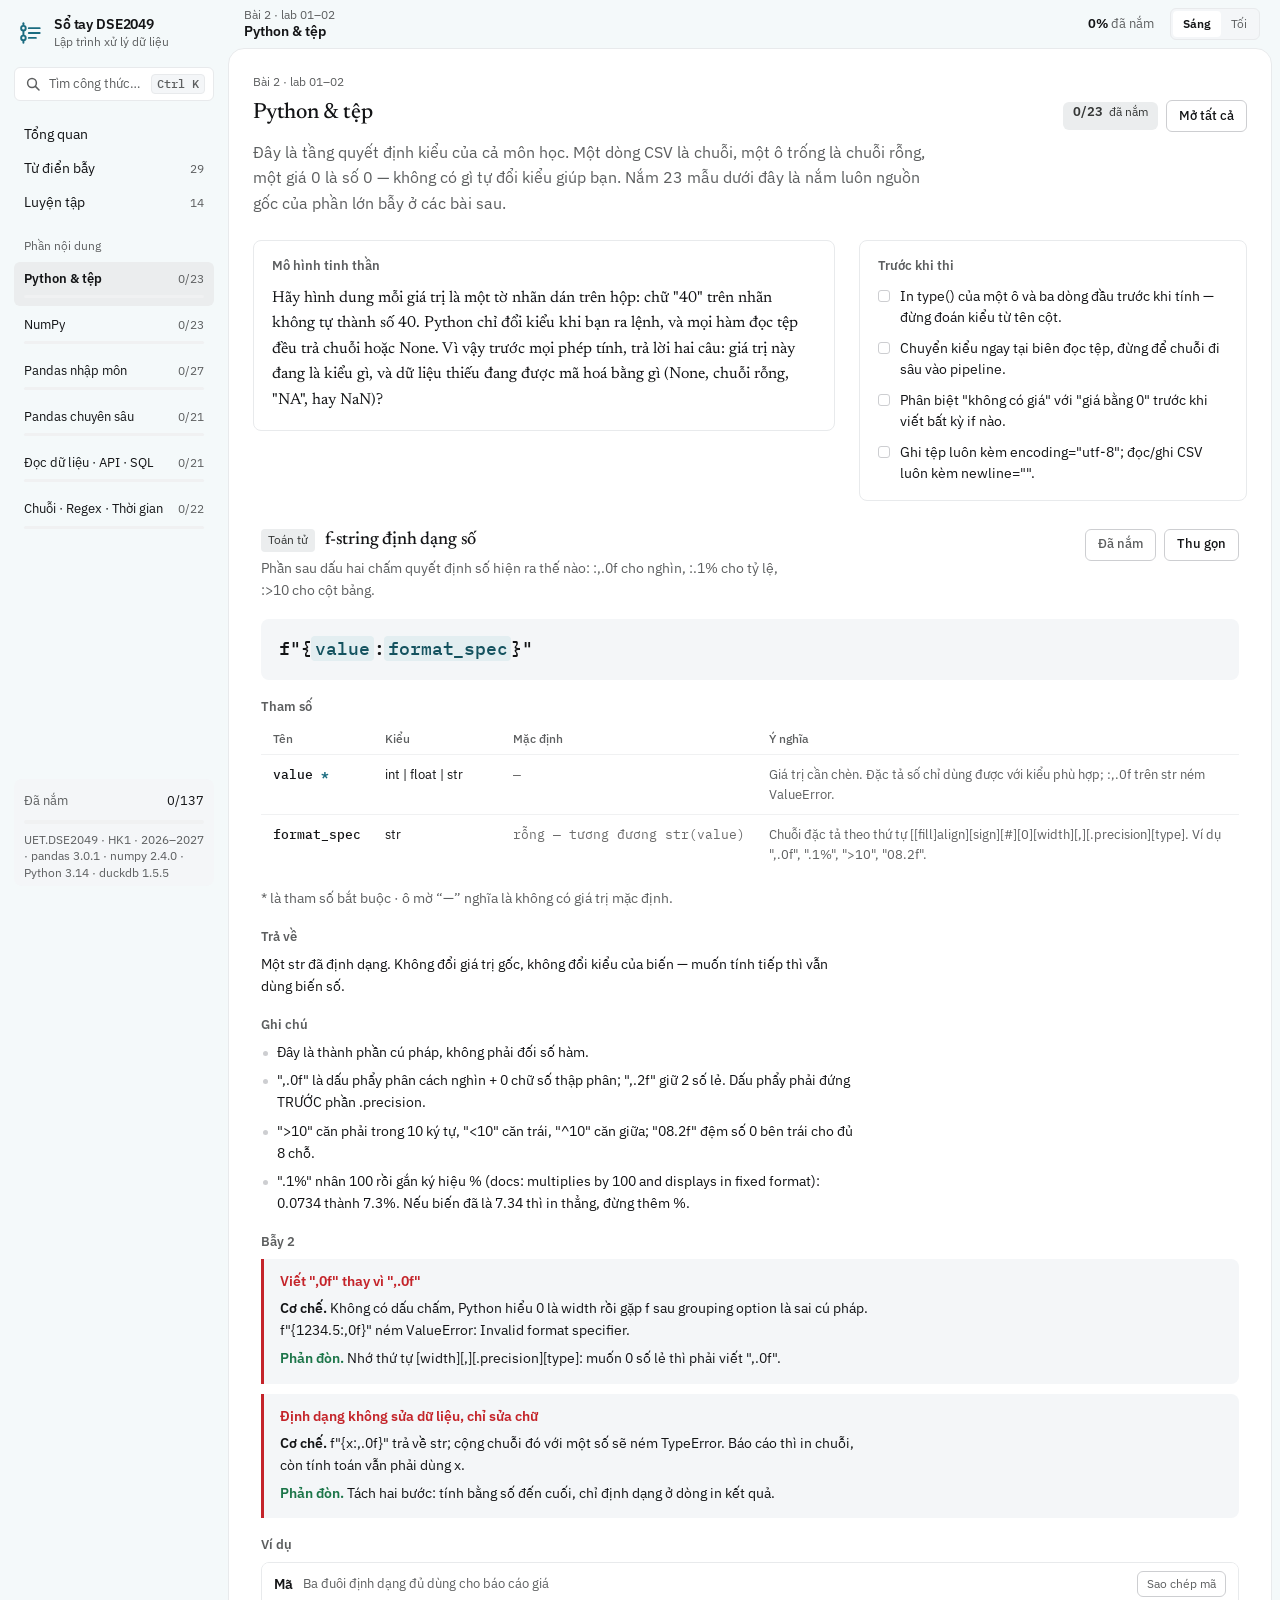
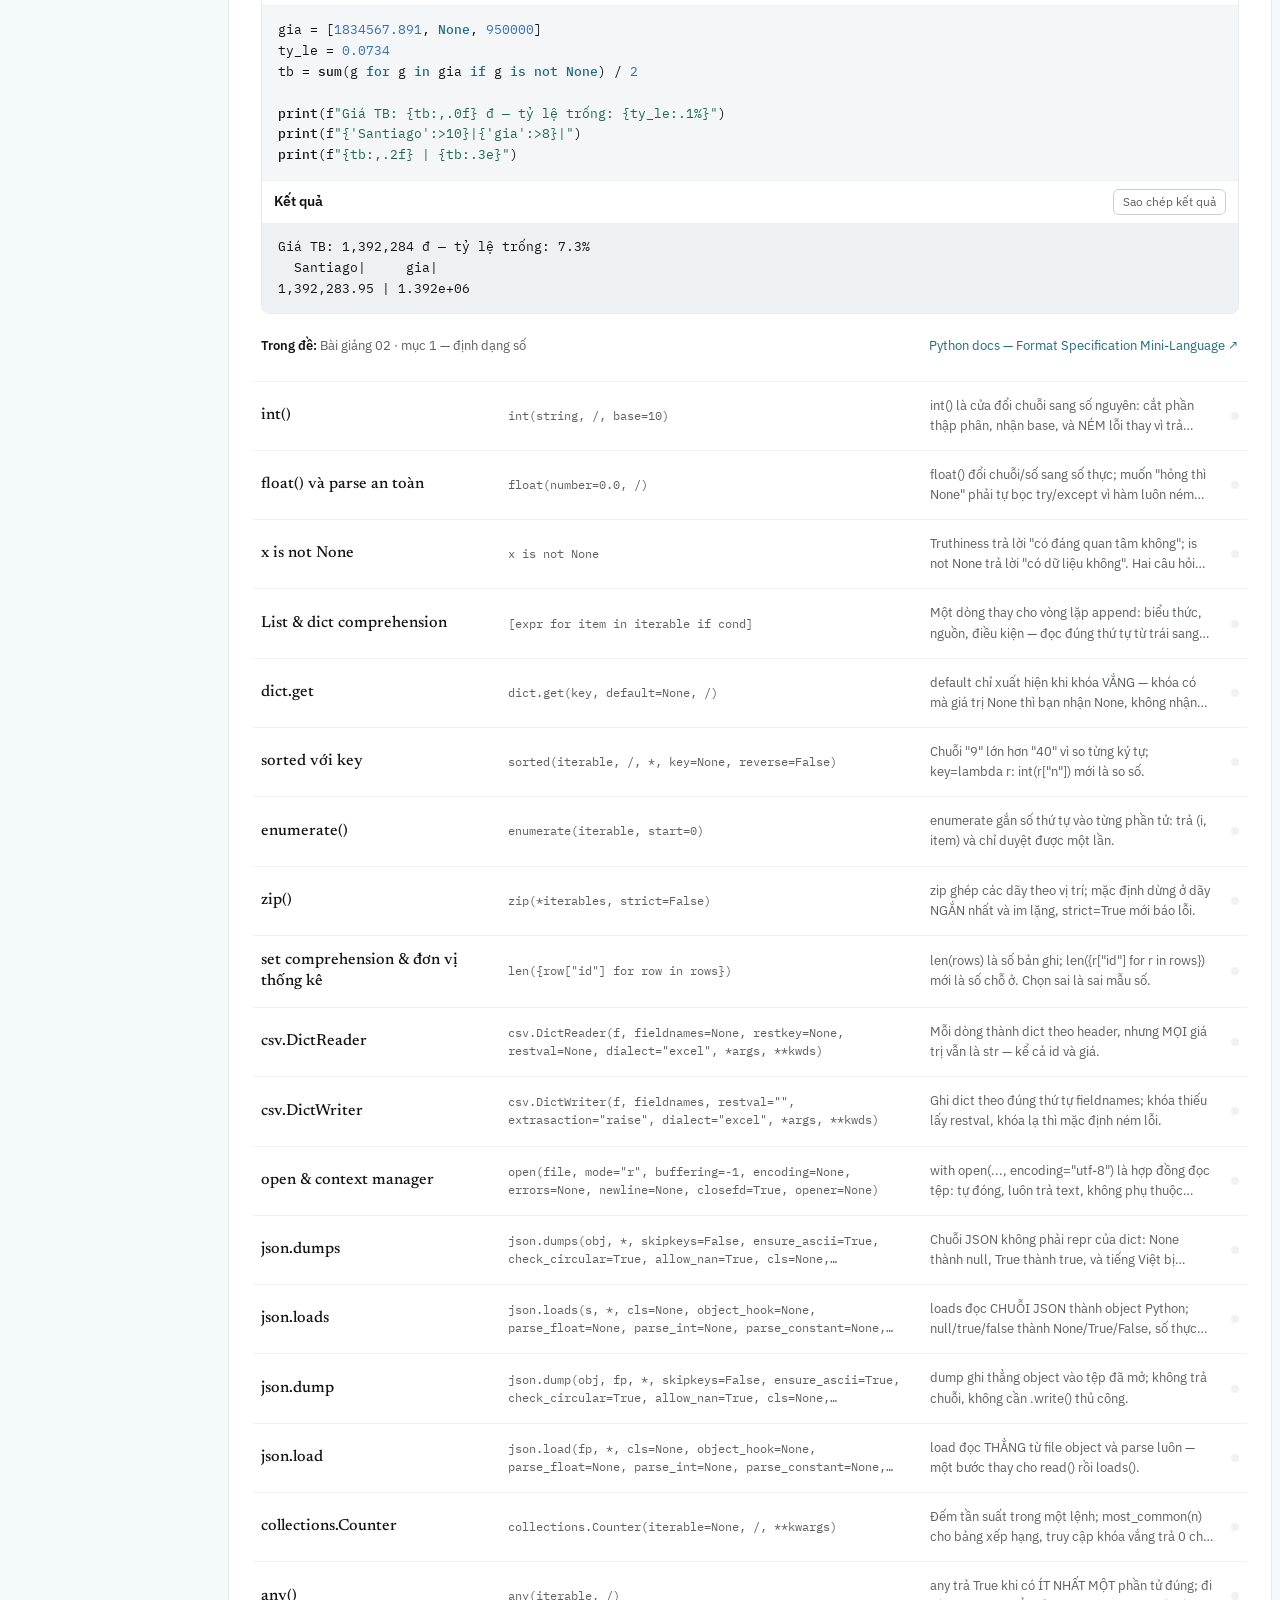
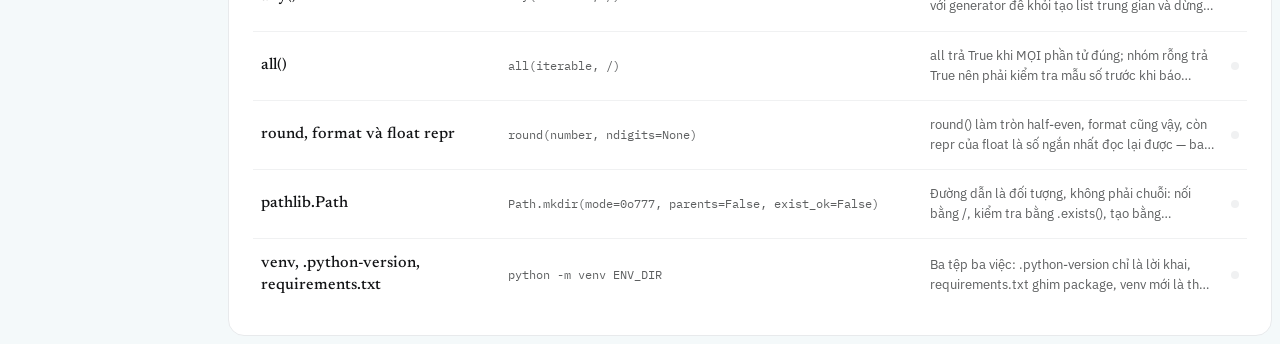
==== index.html @ 8f9da15e "So tay DSE2049: cong thuc, bay thi va luyen de" ====
<!doctype html>
<html lang="vi">
  <head>
    <meta charset="utf-8" />
    <meta name="viewport" content="width=device-width, initial-scale=1" />
    <title>Sổ tay công thức — UET.DSE2049 Lập trình xử lý dữ liệu</title>
    <meta
      name="description"
      content="Sổ tay công thức Python, NumPy, pandas, SQL, regex và thời gian cho môn UET.DSE2049: tra cú pháp, đối số, bẫy thi và ví dụ chạy được trong vài giây."
    />
    <meta name="color-scheme" content="light dark" />
    <link
      rel="icon"
      href="data:image/svg+xml,%3Csvg xmlns='http://www.w3.org/2000/svg' viewBox='0 0 32 32'%3E%3Crect width='32' height='32' rx='7' fill='%231b6c80'/%3E%3Cpath d='M10 7.5v17' stroke='%23ffffff' stroke-width='2'/%3E%3Ccircle cx='10' cy='11.5' r='2.4' fill='%23ffffff'/%3E%3Ccircle cx='10' cy='20.5' r='2.4' fill='%23ffffff'/%3E%3Cpath d='M15 11.5h8M15 16h8M15 20.5h5' stroke='%23ffffff' stroke-width='2' stroke-linecap='round'/%3E%3C/svg%3E"
    />
    <script>
      // Ghi chủ đề trước khi vẽ để không nháy màu khi đổi sáng/tối.
      (function () {
        var t = null;
        try {
          t = localStorage.getItem('dse.theme.v1');
        } catch (e) {}
        if (t !== 'light' && t !== 'dark') {
          t = window.matchMedia && window.matchMedia('(prefers-color-scheme: dark)').matches ? 'dark' : 'light';
        }
        document.documentElement.setAttribute('data-theme', t);
      })();
    </script>
    <link rel="preconnect" href="https://fonts.googleapis.com" />
    <link rel="preconnect" href="https://fonts.gstatic.com" crossorigin />
    <link
      href="https://fonts.googleapis.com/css2?family=Newsreader:ital,wght@0,400;0,500;0,600;1,400&family=IBM+Plex+Mono:wght@400;500&family=IBM+Plex+Sans:wght@400;500;600&display=swap"
      rel="stylesheet"
    />
    <link rel="stylesheet" href="assets/styles.css" />
  </head>
  <body>
    <a class="skip-link" href="#sheet">Bỏ qua mục lục, tới nội dung</a>

    <aside class="sidebar" id="sidebar" aria-label="Mục lục sổ tay">
      <div class="brand">
        <svg class="brand-mark" viewBox="0 0 24 24" aria-hidden="true" focusable="false">
          <path class="mark-spine" d="M5 3v18" />
          <circle class="mark-ring" cx="5" cy="7.5" r="2.1" />
          <circle class="mark-ring" cx="5" cy="16.5" r="2.1" />
          <path class="mark-rule" d="M10 7.5h10M10 12h10M10 16.5h6.5" />
        </svg>
        <span class="brand-text">
          <span class="brand-name">Sổ tay DSE2049</span>
          <span class="brand-sub">Lập trình xử lý dữ liệu</span>
        </span>
      </div>

      <button class="search-trigger" id="searchTrigger" type="button" aria-haspopup="dialog">
        <svg class="ico" viewBox="0 0 16 16" aria-hidden="true" focusable="false">
          <circle cx="7" cy="7" r="4.4" />
          <path d="M10.4 10.4 14 14" />
        </svg>
        <span class="search-label">Tìm công thức, bẫy…</span>
        <kbd class="kbd" id="searchKbd">Ctrl K</kbd>
      </button>

      <nav class="nav" aria-label="Điều hướng chính">
        <a class="nav-item" href="#/tong-quan" data-nav="tong-quan">Tổng quan</a>
        <a class="nav-item" href="#/bay" data-nav="bay">
          <span>Từ điển bẫy</span>
          <span class="nav-count num" id="navTrapCount">0</span>
        </a>
        <a class="nav-item" href="#/luyen-tap" data-nav="luyen-tap">
          <span>Luyện tập</span>
          <span class="nav-count num" id="navExamCount">0</span>
        </a>
        <p class="nav-label">Phần nội dung</p>
        <div class="nav-sections" id="navSections"></div>
      </nav>

      <div class="sidebar-foot">
        <div class="foot-line">
          <span class="foot-label">Đã nắm</span>
          <span class="num" id="footProgress">0/0</span>
        </div>
        <div class="foot-track" aria-hidden="true"><i id="footBar" style="width: 0%"></i></div>
        <p class="foot-meta" id="footMeta"></p>
      </div>
    </aside>

    <div class="scrim" id="scrim" hidden></div>

    <header class="topbar">
      <button class="icon-btn menu-btn" id="menuBtn" type="button" aria-label="Mở mục lục" aria-expanded="false">
        <svg class="ico" viewBox="0 0 16 16" aria-hidden="true" focusable="false">
          <path d="M2 4h12M2 8h12M2 12h12" />
        </svg>
      </button>
      <div class="topbar-view">
        <span class="view-kicker" id="viewKicker"></span>
        <span class="view-name" id="viewName">Tổng quan</span>
      </div>
      <div class="topbar-right">
        <button class="icon-btn topbar-search" id="topSearch" type="button" aria-label="Tìm công thức, bẫy">
          <svg class="ico" viewBox="0 0 16 16" aria-hidden="true" focusable="false">
            <circle cx="7" cy="7" r="4.4" />
            <path d="M10.4 10.4 14 14" />
          </svg>
        </button>
        <p class="topbar-progress">
          <span class="num" id="topPercent">0%</span> <span>đã nắm</span>
        </p>
        <div class="theme-switch" role="group" aria-label="Chế độ sáng tối">
          <button type="button" data-theme-set="light">Sáng</button>
          <button type="button" data-theme-set="dark">Tối</button>
        </div>
      </div>
    </header>

    <main class="sheet" id="sheet" tabindex="-1">
      <div class="view" id="view"></div>
    </main>

    <div class="overlay" id="overlay" hidden>
      <div class="overlay-box" role="dialog" aria-modal="true" aria-label="Tìm kiếm toàn cục">
        <div class="overlay-field">
          <svg class="ico" viewBox="0 0 16 16" aria-hidden="true" focusable="false">
            <circle cx="7" cy="7" r="4.4" />
            <path d="M10.4 10.4 14 14" />
          </svg>
          <input
            id="searchInput"
            type="text"
            placeholder="Nhập tên hàm, đối số, bẫy — gõ không dấu cũng được"
            autocomplete="off"
            spellcheck="false"
            aria-label="Ô tìm kiếm"
            aria-controls="searchResults"
          />
          <button class="ghost-btn" id="searchClose" type="button">Đóng</button>
        </div>
        <p class="overlay-hint">Phím mũi tên di chuyển · Enter mở · Esc đóng</p>
        <div class="overlay-results" id="searchResults" aria-live="polite"></div>
      </div>
    </div>

    <noscript>
      <div class="noscript">
        <p>
          Sổ tay này cần JavaScript để tra cứu công thức và bẫy. Nếu bạn tắt JavaScript, hãy mở trực tiếp các
          file trong thư mục <code>site/data/</code> để đọc dữ liệu gốc.
        </p>
      </div>
    </noscript>

    <!-- data:start -->
    <script src="data/00-manifest.js"></script>
    <script src="data/99-example.js"></script>
    <script src="data/01-python.js"></script>
    <script src="data/02-numpy.js"></script>
    <script src="data/03-pandas-co-ban.js"></script>
    <script src="data/04-pandas-nang-cao.js"></script>
    <script src="data/05-du-lieu-sql.js"></script>
    <script src="data/06-regex-thoi-gian.js"></script>
    <script src="data/07-bay.js"></script>
    <script src="data/08-luyen-tap.js"></script>
    <script src="data/09-bo-19-cau.js"></script>
    <!-- data:end -->
    <script src="assets/app.js"></script>
  </body>
</html>
---- assets/styles.css ----
/* =============================================================================
   Sổ tay công thức — UET.DSE2049
   Hướng thiết kế: "framed-sheet" (draw.mjs --app, seed 1260153173)
   Một khung chữ L màu nhạt (sidebar + thanh trên), nội dung nằm trên một
   "tờ giấy" trắng thụt 8px vào mép phải/dưới, bo 16px, chỉ có 1px viền, không đổ bóng.
   Màu chỉ dành cho dữ liệu và trạng thái; chữ ký hàm là điểm nhấn của mỗi card.
   ========================================================================== */

/* --- 1. Token ------------------------------------------------------------ */
:root {
  /* khung sáng: một nấc rất nhạt của sắc xanh-teal trong bộ dữ liệu (mặt giấy kỹ thuật) */
  --ground: #f4f9fa;
  --surface: #ffffff;
  --raised: #f4f6f8;
  --raised-2: #eef1f3;
  --active: #ebedee;
  --border: #e8eaec;
  --rule: #f0f1f2;
  --control: #cdced1;

  --text: #131416;
  --muted: #5d5f60;
  --faint: #6b6b6b;

  --accent: #1b6c80;
  --accent-deep: #14525f;
  --accent-soft: #e3eef1;
  --accent-on: #ffffff;

  --positive: #1c7549;
  --positive-soft: #dcfae5;
  --positive-ink: #07391f;

  --negative: #c4242a;
  --negative-soft: #ffedea;
  --negative-ink: #831c1e;

  --neutral-soft: #ebedee;
  --neutral-ink: #353736;
  --hl-3: #e2ecfb;

  --tok-str: #1c6b4b;
  --tok-num: #2f70bb;
  --tok-kw: #1b6c80;
  --tok-com: #6a6d70;
  --tok-fn: #131416;

  --scrim: rgba(14, 20, 24, 0.5);

  /* chữ: serif tiêu đề · sans giao diện · mono cho mã và chữ ký */
  --serif: "Newsreader", Georgia, "Times New Roman", serif;
  --sans: "IBM Plex Sans", "Segoe UI", system-ui, -apple-system, Arial, sans-serif;
  --mono: "IBM Plex Mono", "Cascadia Mono", Consolas, "Courier New", monospace;

  --fs-meta: 12px;
  --fs-small: 13px;
  --fs-body: 14px;
  --fs-lead: 16px;
  --fs-name: 18px;
  --fs-h1: 22px;
  --fs-kpi: 28px;

  --radius-sheet: 16px;
  --radius-card: 8px;
  --radius-control: 6px;

  --sidebar-w: 228px;
  --topbar-h: 48px;
  --pad: 24px;
}

:root[data-theme="dark"] {
  --ground: #0f1416;
  --surface: #171d1f;
  --raised: #1d2427;
  --raised-2: #242c2f;
  --active: #262e31;
  --border: #272f32;
  --rule: #20272a;
  --control: #3d4649;

  --text: #f1f2f3;
  --muted: #b3b7ba;
  --faint: #9a9ea1;

  --accent: #5cb8cc;
  --accent-deep: #8ad0e0;
  --accent-soft: #16323a;
  --accent-on: #0b1c21;

  --positive: #4cc38a;
  --positive-soft: #16281f;
  --positive-ink: #8ddcb2;

  --negative: #ed7085;
  --negative-soft: #2c1a20;
  --negative-ink: #f0879a;

  --neutral-soft: #262b2f;
  --neutral-ink: #d2d6d8;
  --hl-3: #1a2740;

  --tok-str: #7cc9a6;
  --tok-num: #8fb9e8;
  --tok-kw: #6cc0d4;
  --tok-com: #93999d;
  --tok-fn: #f1f2f3;

  --scrim: rgba(0, 0, 0, 0.62);
}

/* --- 2. Nền tảng --------------------------------------------------------- */
*,
*::before,
*::after {
  box-sizing: border-box;
}

html {
  -webkit-text-size-adjust: 100%;
}

body {
  margin: 0;
  background: var(--ground);
  color: var(--text);
  font: 400 var(--fs-body) / 1.55 var(--sans);
  font-variant-numeric: tabular-nums;
  -webkit-font-smoothing: antialiased;
  transition: background-color 160ms ease-out, color 160ms ease-out;
}

h1,
h2,
h3,
h4,
p,
ul,
ol,
figure {
  margin: 0;
}

ul,
ol {
  padding: 0;
  list-style: none;
}

a {
  color: var(--accent);
  text-decoration: none;
  text-underline-offset: 3px;
}

a:hover {
  text-decoration: underline;
}

button,
input {
  font: inherit;
  color: inherit;
}

button {
  cursor: pointer;
}

/* mã và tên đối số luôn đi cùng một họ chữ mono đã nạp (không rơi về monospace hệ thống) */
code,
samp {
  font-family: var(--mono);
  font-size: inherit;
  line-height: inherit;
}

:focus-visible {
  outline: 2px solid var(--accent);
  outline-offset: 2px;
  border-radius: 3px;
}

.num {
  font-variant-numeric: tabular-nums;
}

.skip-link {
  position: absolute;
  left: 8px;
  top: -48px;
  z-index: 90;
  background: var(--surface);
  color: var(--text);
  border: 1px solid var(--border);
  border-radius: var(--radius-control);
  padding: 8px 12px;
  font-size: var(--fs-small);
}

.skip-link:focus {
  top: 8px;
}

.noscript {
  margin: 96px auto 0;
  max-width: 46rem;
  padding: 20px 24px;
  background: var(--surface);
  border: 1px solid var(--border);
  border-radius: var(--radius-card);
}

/* --- 3. Khung chữ L ------------------------------------------------------ */
.sidebar {
  position: fixed;
  inset: 0 auto 0 0;
  z-index: 40;
  width: var(--sidebar-w);
  display: flex;
  flex-direction: column;
  gap: 18px;
  padding: 16px 14px 14px;
  overflow-y: auto;
  background: var(--ground);
}

.brand {
  display: flex;
  align-items: center;
  gap: 10px;
  padding: 0 4px;
}

.brand-mark {
  width: 26px;
  height: 26px;
  flex: none;
  fill: none;
}

.mark-spine,
.mark-rule {
  stroke: var(--accent);
  stroke-width: 1.8;
  stroke-linecap: round;
}

.mark-ring {
  fill: var(--ground);
  stroke: var(--accent);
  stroke-width: 1.8;
}

.brand-text {
  display: flex;
  flex-direction: column;
  min-width: 0;
}

.brand-name {
  font: 600 var(--fs-body) / 1.25 var(--sans);
  letter-spacing: -0.01em;
}

.brand-sub {
  font-size: var(--fs-meta);
  color: var(--muted);
  line-height: 1.3;
}

.search-trigger {
  display: flex;
  align-items: center;
  gap: 8px;
  width: 100%;
  height: 34px;
  padding: 0 8px 0 10px;
  background: var(--surface);
  border: 1px solid var(--border);
  border-radius: var(--radius-control);
  color: var(--muted);
  font-size: var(--fs-small);
  transition: border-color 140ms ease-out, color 140ms ease-out;
}

.search-trigger:hover {
  border-color: var(--control);
  color: var(--text);
}

.search-label {
  flex: 1;
  text-align: left;
  white-space: nowrap;
  overflow: hidden;
  text-overflow: ellipsis;
}

.kbd {
  font: 500 var(--fs-meta) / 1 var(--mono);
  color: var(--muted);
  background: var(--raised);
  border: 1px solid var(--border);
  border-radius: 4px;
  padding: 3px 5px;
}

.ico {
  width: 16px;
  height: 16px;
  flex: none;
  fill: none;
  stroke: currentColor;
  stroke-width: 1.5;
  stroke-linecap: round;
}

.nav {
  display: flex;
  flex-direction: column;
  gap: 2px;
}

.nav-item {
  display: flex;
  align-items: center;
  justify-content: space-between;
  gap: 8px;
  min-height: 32px;
  padding: 0 10px;
  border-radius: var(--radius-control);
  color: var(--text);
  font-size: var(--fs-body);
}

.nav-item:hover {
  background: var(--raised);
  text-decoration: none;
}

.nav-item.is-active {
  background: var(--active);
  font-weight: 500;
}

.nav-count {
  font-size: var(--fs-meta);
  color: var(--muted);
}

.nav-label {
  margin: 16px 0 4px;
  padding: 0 10px;
  font-size: var(--fs-meta);
  color: var(--muted);
}

.nav-sections {
  display: flex;
  flex-direction: column;
  gap: 2px;
}

.nav-sec {
  display: block;
  padding: 7px 10px 8px;
  border-radius: var(--radius-control);
}

.nav-sec:hover {
  background: var(--raised);
  text-decoration: none;
}

.nav-sec.is-active {
  background: var(--active);
}

.nav-sec-top {
  display: flex;
  align-items: baseline;
  justify-content: space-between;
  gap: 8px;
}

.nav-sec-name {
  font-size: var(--fs-small);
  color: var(--text);
  white-space: nowrap;
  overflow: hidden;
  text-overflow: ellipsis;
}

.nav-sec.is-active .nav-sec-name {
  font-weight: 600;
}

.nav-sec-num {
  font-size: var(--fs-meta);
  color: var(--muted);
  flex: none;
}

.nav-track {
  display: block;
  height: 3px;
  margin-top: 6px;
  background: var(--rule);
  border-radius: 999px;
  overflow: hidden;
}

.nav-track i {
  display: block;
  height: 100%;
  background: var(--accent);
}

.sidebar-foot {
  margin-top: auto;
  padding: 12px 10px 4px;
  background: var(--raised);
  border-radius: var(--radius-card);
}

.foot-line {
  display: flex;
  align-items: baseline;
  justify-content: space-between;
  font-size: var(--fs-small);
}

.foot-label {
  color: var(--muted);
}

.foot-track {
  height: 4px;
  margin-top: 8px;
  background: var(--rule);
  border-radius: 999px;
  overflow: hidden;
}

.foot-track i {
  display: block;
  height: 100%;
  background: var(--accent);
}

.foot-meta {
  margin-top: 8px;
  font-size: var(--fs-meta);
  color: var(--muted);
  line-height: 1.4;
}

.topbar {
  position: fixed;
  top: 0;
  left: var(--sidebar-w);
  right: 0;
  z-index: 35;
  height: var(--topbar-h);
  display: flex;
  align-items: center;
  gap: 14px;
  padding: 0 20px 0 16px;
  background: var(--ground);
}

.menu-btn,
.topbar-search {
  display: none;
}

/* specificity: .icon-btn đặt inline-flex nên hai nút này phải thắng nó */
button.menu-btn,
button.topbar-search {
  display: none;
}

.topbar-view {
  display: flex;
  flex-direction: column;
  justify-content: center;
  min-width: 0;
  line-height: 1.2;
}

.view-kicker {
  font-size: var(--fs-meta);
  color: var(--muted);
}

.view-kicker:empty {
  display: none;
}

.view-name {
  font-size: var(--fs-body);
  font-weight: 600;
  white-space: nowrap;
  overflow: hidden;
  text-overflow: ellipsis;
}

.topbar-right {
  margin-left: auto;
  display: flex;
  align-items: center;
  gap: 16px;
}

.topbar-progress {
  font-size: var(--fs-small);
  color: var(--muted);
  white-space: nowrap;
}

.topbar-progress .num {
  color: var(--text);
  font-weight: 600;
}

.theme-switch {
  display: flex;
  padding: 2px;
  background: var(--raised);
  border: 1px solid var(--border);
  border-radius: var(--radius-control);
}

.theme-switch button {
  height: 26px;
  padding: 0 10px;
  border: 0;
  background: transparent;
  color: var(--muted);
  font-size: var(--fs-meta);
  border-radius: 4px;
}

.theme-switch button[aria-pressed="true"] {
  background: var(--surface);
  color: var(--text);
  font-weight: 600;
}

/* --- 4. Tờ giấy ---------------------------------------------------------- */
.sheet {
  margin: var(--topbar-h) 8px 8px var(--sidebar-w);
  min-height: calc(100svh - 56px);
  padding: var(--pad);
  background: var(--surface);
  border: 1px solid var(--border);
  border-radius: var(--radius-sheet);
}

.view {
  display: flex;
  flex-direction: column;
  gap: 24px;
  max-width: 1120px;
}

/* --- 5. Tiêu đề phần ----------------------------------------------------- */
.sec-head {
  display: flex;
  flex-direction: column;
  gap: 8px;
}

.sec-meta {
  font-size: var(--fs-meta);
  color: var(--muted);
}

.sec-title-row {
  display: flex;
  align-items: flex-start;
  justify-content: space-between;
  gap: 16px;
  flex-wrap: wrap;
}

h1 {
  font: 500 var(--fs-h1) / 1.25 var(--serif);
  letter-spacing: -0.01em;
  overflow-wrap: break-word;
}

.sec-blurb {
  max-width: 68ch;
  font-size: var(--fs-lead);
  color: var(--muted);
  line-height: 1.6;
}

.sec-tools {
  display: flex;
  align-items: center;
  gap: 8px;
  flex: none;
}

.count-chip {
  display: inline-flex;
  align-items: baseline;
  gap: 6px;
  height: 28px;
  padding: 0 10px;
  background: var(--neutral-soft);
  color: var(--neutral-ink);
  border-radius: var(--radius-control);
  font-size: var(--fs-meta);
  white-space: nowrap;
}

.count-chip .num {
  font-size: var(--fs-small);
  font-weight: 600;
}

.ghost-btn,
.solid-btn {
  height: 32px;
  padding: 0 12px;
  border-radius: var(--radius-control);
  font-size: var(--fs-small);
  font-weight: 500;
  white-space: nowrap;
  transition: background-color 140ms ease-out, border-color 140ms ease-out;
}

.ghost-btn {
  background: var(--surface);
  border: 1px solid var(--control);
  color: var(--text);
}

.ghost-btn:hover {
  background: var(--raised);
}

.solid-btn {
  background: var(--text);
  border: 1px solid var(--text);
  color: var(--surface);
}

.solid-btn:hover {
  background: var(--accent-deep);
  border-color: var(--accent-deep);
}

:root[data-theme="dark"] .solid-btn {
  color: var(--ground);
}

.icon-btn {
  display: inline-flex;
  align-items: center;
  justify-content: center;
  width: 32px;
  height: 32px;
  padding: 0;
  background: transparent;
  border: 1px solid transparent;
  border-radius: var(--radius-control);
  color: var(--muted);
}

.icon-btn:hover {
  background: var(--raised);
  color: var(--text);
}

/* --- 6. Mô hình tinh thần + checklist ------------------------------------ */
.duo {
  display: grid;
  grid-template-columns: 1.5fr 1fr;
  gap: 24px;
  /* mỗi panel giữ đúng chiều cao nội dung của nó: kéo cao lên chỉ tạo một
     khoảng trống trong đáy card */
  align-items: start;
}

.panel {
  background: var(--surface);
  border: 1px solid var(--border);
  border-radius: var(--radius-card);
  padding: 16px 18px;
}

.panel h2 {
  font: 600 var(--fs-small) / 1.4 var(--sans);
  color: var(--muted);
  margin-bottom: 10px;
}

.mental p {
  font: 400 var(--fs-lead) / 1.6 var(--serif);
  color: var(--text);
}

.check-list {
  display: flex;
  flex-direction: column;
  gap: 10px;
}

.check-list li {
  display: flex;
  gap: 10px;
  font-size: var(--fs-body);
  line-height: 1.5;
}

.check-list li::before {
  content: "";
  flex: none;
  width: 12px;
  height: 12px;
  margin-top: 4px;
  border: 1px solid var(--control);
  border-radius: 3px;
  background: var(--surface);
}

/* --- 7. Danh sách card --------------------------------------------------- */
.card-list {
  display: flex;
  flex-direction: column;
}

.card {
  border-top: 1px solid var(--rule);
  /* khi nhảy tới card, chừa đúng chiều cao thanh trên + 12px: dòng phía trên
     nằm trọn trong lề đệm 14px của hàng nên không lộ nét bị cắt */
  scroll-margin-top: calc(var(--topbar-h) + 12px);
}

.card.is-flash {
  animation: flash 900ms ease-out both;
}

@keyframes flash {
  0% {
    background-color: var(--accent-soft);
  }
  100% {
    background-color: transparent;
  }
}

.card:first-child {
  border-top: 0;
}

.card-row {
  display: grid;
  grid-template-columns: minmax(140px, 0.85fr) minmax(0, 1.5fr) minmax(0, 1.05fr) auto;
  align-items: center;
  gap: 16px;
  width: 100%;
  padding: 14px 8px;
  background: transparent;
  border: 0;
  text-align: left;
  transition: background-color 140ms ease-out;
}

.card-row:hover {
  background: var(--raised);
}

.card-row[hidden] {
  display: none;
}

.card-row[aria-expanded="true"] {
  display: none;
}

.card-row-name {
  font: 500 var(--fs-lead) / 1.35 var(--serif);
  color: var(--text);
}

.card-row-sig {
  font: 400 var(--fs-meta) / 1.5 var(--mono);
  color: var(--muted);
  white-space: normal;
  overflow: hidden;
  overflow-wrap: break-word;
  display: -webkit-box;
  -webkit-box-orient: vertical;
  -webkit-line-clamp: 2;
}

.card-row-tag {
  font-size: var(--fs-small);
  color: var(--muted);
  white-space: normal;
  overflow: hidden;
  overflow-wrap: break-word;
  display: -webkit-box;
  -webkit-box-orient: vertical;
  -webkit-line-clamp: 2;
}

.card-row-state {
  display: inline-block;
  width: 8px;
  height: 8px;
  border-radius: 50%;
  background: var(--rule);
  justify-self: end;
}

.card.is-done .card-row-state {
  background: var(--positive);
}

.card-body {
  padding: 4px 8px 24px;
  display: flex;
  flex-direction: column;
  gap: 18px;
}

.card-body[hidden] {
  display: none;
}

.card.is-open .card-body {
  animation: card-in 220ms cubic-bezier(0.2, 0.7, 0.3, 1) both;
}

@keyframes card-in {
  from {
    opacity: 0;
    transform: translateY(-6px);
  }
  to {
    opacity: 1;
    transform: none;
  }
}

.card-head {
  display: flex;
  align-items: flex-start;
  justify-content: space-between;
  gap: 16px;
  flex-wrap: wrap;
}

.card-titles {
  display: flex;
  flex-direction: column;
  gap: 6px;
  min-width: 0;
}

.card-name-row {
  display: flex;
  align-items: center;
  gap: 10px;
  flex-wrap: wrap;
}

.kind {
  display: inline-block;
  padding: 2px 7px;
  background: var(--neutral-soft);
  color: var(--neutral-ink);
  border-radius: 4px;
  font-size: var(--fs-meta);
  white-space: nowrap;
}

.card-name {
  font: 500 var(--fs-name) / 1.3 var(--serif);
  letter-spacing: -0.01em;
  overflow-wrap: anywhere;
}

.card-tag {
  font-size: var(--fs-body);
  color: var(--muted);
  max-width: 66ch;
}

.card-tools {
  display: flex;
  align-items: center;
  gap: 8px;
  flex: none;
}

.master-btn {
  height: 32px;
  padding: 0 12px;
  background: var(--surface);
  border: 1px solid var(--control);
  border-radius: var(--radius-control);
  color: var(--muted);
  font-size: var(--fs-small);
  font-weight: 500;
  transition: background-color 140ms ease-out, border-color 140ms ease-out, color 140ms ease-out;
}

.master-btn:hover {
  color: var(--text);
  border-color: var(--text);
}

.master-btn[aria-pressed="true"] {
  background: var(--positive-soft);
  border-color: var(--positive);
  color: var(--positive-ink);
}

.master-btn[aria-pressed="true"]::before {
  content: "";
  display: inline-block;
  width: 7px;
  height: 7px;
  margin-right: 7px;
  border-radius: 50%;
  background: var(--positive);
  vertical-align: 1px;
}

/* chữ ký hàm — điểm nhấn của card */
.sig {
  padding: 16px 18px;
  background: var(--raised);
  border-radius: var(--radius-card);
  font: 500 var(--fs-name) / 1.6 var(--mono);
  letter-spacing: -0.01em;
  color: var(--text);
  overflow-x: auto;
  white-space: pre-wrap;
  overflow-wrap: anywhere;
}

.sig-sep {
  color: var(--muted);
  font-weight: 400;
}

.arg {
  display: inline;
  padding: 1px 4px;
  background: var(--accent-soft);
  color: var(--accent-deep);
  border: 0;
  border-radius: 4px;
  font: inherit;
  transition: background-color 140ms ease-out, color 140ms ease-out;
}

.arg:hover,
.arg.is-hot {
  background: var(--accent);
  color: var(--accent-on);
}

/* --- 8. Bảng đối số ------------------------------------------------------ */
.table-wrap {
  overflow-x: auto;
}

table.args {
  width: 100%;
  border-collapse: collapse;
  font-size: var(--fs-small);
  line-height: 1.5;
}

table.args th {
  padding: 6px 12px;
  text-align: left;
  font-weight: 500;
  font-size: var(--fs-meta);
  color: var(--muted);
  white-space: nowrap;
}

table.args td {
  padding: 10px 12px;
  border-top: 1px solid var(--rule);
  vertical-align: top;
}

table.args tr.is-hot td {
  background: var(--accent-soft);
}

.p-name {
  font-family: var(--mono);
  font-weight: 500;
  color: var(--text);
  white-space: nowrap;
}

.p-req {
  color: var(--accent);
  font-weight: 600;
}

.p-type {
  color: var(--text);
  min-width: 128px;
  overflow-wrap: break-word;
}

.p-def {
  color: var(--faint);
  font-family: var(--mono);
  white-space: nowrap;
}

.p-desc {
  color: var(--muted);
  min-width: 240px;
  overflow-wrap: break-word;
}

.table-note {
  margin-top: 6px;
  font-size: var(--fs-meta);
  color: var(--muted);
}

.no-params {
  padding: 12px 14px;
  background: var(--raised);
  border-radius: var(--radius-card);
  font-size: var(--fs-small);
  color: var(--muted);
}

/* --- 9. Các khối trong card --------------------------------------------- */
.blk {
  display: flex;
  flex-direction: column;
  gap: 8px;
}

.blk h4 {
  font: 600 var(--fs-small) / 1.4 var(--sans);
  color: var(--muted);
}

.blk > p {
  font-size: var(--fs-body);
  max-width: 74ch;
}

.notes {
  display: flex;
  flex-direction: column;
  gap: 7px;
  max-width: 74ch;
}

.notes li {
  position: relative;
  padding-left: 16px;
  font-size: var(--fs-body);
  line-height: 1.55;
}

.notes li::before {
  content: "";
  position: absolute;
  left: 2px;
  top: 9px;
  width: 5px;
  height: 5px;
  border-radius: 50%;
  background: var(--control);
}

.pitfall {
  padding: 12px 16px 14px;
  background: var(--raised);
  border-left: 3px solid var(--negative);
  border-radius: 0 var(--radius-card) var(--radius-card) 0;
}

.pitfall + .pitfall {
  margin-top: 10px;
}

.pitfall-title {
  font-size: var(--fs-body);
  font-weight: 600;
  color: var(--negative);
  line-height: 1.45;
}

.pitfall p + p {
  margin-top: 6px;
}

.pitfall p {
  font-size: var(--fs-body);
  line-height: 1.55;
  max-width: 74ch;
}

.lbl {
  font-weight: 600;
  color: var(--text);
}

.counter .lbl {
  color: var(--positive);
}

/* ví dụ chạy được */
.example {
  border: 1px solid var(--border);
  border-radius: var(--radius-card);
  overflow: hidden;
}

.example-head,
.out-head {
  display: flex;
  align-items: center;
  gap: 10px;
  padding: 8px 12px;
  background: var(--surface);
  border-bottom: 1px solid var(--rule);
}

.out-head {
  border-top: 1px solid var(--rule);
  border-bottom: 0;
}

.example-title {
  font-size: var(--fs-small);
  color: var(--muted);
  min-width: 0;
  white-space: normal;
  overflow: hidden;
  overflow-wrap: anywhere;
  display: -webkit-box;
  -webkit-box-orient: vertical;
  -webkit-line-clamp: 1;
}

.copy-btn {
  margin-left: auto;
  height: 26px;
  padding: 0 9px;
  background: var(--surface);
  border: 1px solid var(--control);
  border-radius: var(--radius-control);
  font-size: var(--fs-meta);
  color: var(--muted);
  white-space: nowrap;
}

.copy-btn:hover {
  color: var(--text);
  border-color: var(--text);
}

.copy-btn.is-done {
  background: var(--positive-soft);
  border-color: var(--positive);
  color: var(--positive-ink);
}

pre {
  margin: 0;
  padding: 14px 16px;
  background: var(--raised);
  font: 400 var(--fs-small) / 1.6 var(--mono);
  white-space: pre-wrap;
  overflow-wrap: break-word;
  overflow-x: auto;
}

.out {
  background: var(--raised-2);
}

.tok-str {
  color: var(--tok-str);
}

.tok-num {
  color: var(--tok-num);
}

.tok-kw {
  color: var(--tok-kw);
  font-weight: 500;
}

.tok-com {
  color: var(--tok-com);
}

.tok-fn {
  color: var(--tok-fn);
  font-weight: 500;
}

.card-foot {
  display: flex;
  align-items: baseline;
  justify-content: space-between;
  gap: 16px;
  flex-wrap: wrap;
  padding-top: 4px;
}

.exam {
  font-size: var(--fs-small);
  color: var(--muted);
  max-width: 70ch;
}

.exam b {
  color: var(--text);
  font-weight: 600;
}

.src {
  font-size: var(--fs-small);
  white-space: nowrap;
}

/* --- 10. Tổng quan ------------------------------------------------------- */
.ov-head {
  display: flex;
  flex-direction: column;
  gap: 10px;
  padding-bottom: 4px;
}

.ov-tag {
  max-width: 62ch;
  font-size: var(--fs-lead);
  color: var(--text);
  line-height: 1.6;
}

.ov-exam {
  font-size: var(--fs-small);
  color: var(--muted);
}

.ov-actions {
  display: flex;
  gap: 10px;
  flex-wrap: wrap;
  margin-top: 4px;
}

.stats {
  display: grid;
  grid-template-columns: repeat(3, 1fr);
  background: var(--surface);
  border: 1px solid var(--border);
  border-radius: var(--radius-card);
  overflow: hidden;
}

.stat {
  padding: 16px 18px 18px;
  border-left: 1px solid var(--rule);
}

.stat:first-child {
  border-left: 0;
}

.stat-label {
  display: block;
  font-size: var(--fs-meta);
  color: var(--muted);
  margin-bottom: 4px;
}

.stat-num {
  font: 400 var(--fs-kpi) / 1.2 var(--sans);
  color: var(--text);
}

.block {
  display: flex;
  flex-direction: column;
  gap: 12px;
}

.block h2 {
  font: 600 var(--fs-lead) / 1.4 var(--sans);
  letter-spacing: -0.005em;
}

.block[hidden] {
  display: none;
}

.block-note {
  font-size: var(--fs-small);
  color: var(--muted);
}

.mindset-grid {
  display: grid;
  grid-template-columns: repeat(auto-fit, minmax(270px, 1fr));
  gap: 16px;
}

.mindset-item {
  padding: 14px 16px;
  background: var(--raised);
  border-radius: var(--radius-card);
}

.mindset-item h3 {
  font: 500 var(--fs-lead) / 1.4 var(--serif);
  margin-bottom: 6px;
}

.mindset-item p {
  font-size: var(--fs-small);
  color: var(--muted);
  line-height: 1.55;
}

/* hàng cuối của lưới 5 mục không để trống một ô lưới */
@media (min-width: 700px) {
  .mindset-grid > :last-child:nth-child(3n + 2) {
    grid-column: span 2;
  }
}

.sec-cards {
  display: grid;
  grid-template-columns: repeat(auto-fit, minmax(280px, 1fr));
  gap: 16px;
}

.sec-card {
  display: flex;
  flex-direction: column;
  gap: 8px;
  padding: 16px;
  background: var(--surface);
  border: 1px solid var(--border);
  border-radius: var(--radius-card);
  color: inherit;
  transition: background-color 140ms ease-out, border-color 140ms ease-out;
}

.sec-card:hover {
  background: var(--raised);
  border-color: var(--control);
  text-decoration: none;
}

.sec-card-kicker {
  font-size: var(--fs-meta);
  color: var(--muted);
}

.sec-card h3 {
  font: 500 var(--fs-lead) / 1.35 var(--serif);
}

.sec-card p {
  font-size: var(--fs-small);
  color: var(--muted);
  line-height: 1.5;
  flex: 1;
}

.sec-card-foot {
  display: flex;
  align-items: center;
  justify-content: space-between;
  gap: 8px;
  font-size: var(--fs-meta);
  color: var(--muted);
}

.sec-card .nav-track {
  margin-top: 0;
}

.road {
  display: grid;
  grid-template-columns: repeat(auto-fit, minmax(240px, 1fr));
  gap: 16px;
}

.road li {
  padding: 14px 16px;
  background: var(--surface);
  border: 1px solid var(--border);
  border-radius: var(--radius-card);
}

.road-day {
  display: block;
  font-size: var(--fs-meta);
  color: var(--muted);
  margin-bottom: 6px;
}

.road-title {
  display: block;
  font: 500 var(--fs-lead) / 1.4 var(--serif);
  margin-bottom: 6px;
}

.road-body {
  font-size: var(--fs-small);
  color: var(--muted);
  line-height: 1.55;
}

.docs {
  display: flex;
  flex-wrap: wrap;
  gap: 8px;
}

.doc-link {
  display: inline-flex;
  align-items: center;
  gap: 6px;
  height: 32px;
  padding: 0 12px;
  background: var(--surface);
  border: 1px solid var(--border);
  border-radius: var(--radius-control);
  font-size: var(--fs-small);
  color: var(--text);
}

.doc-link:hover {
  background: var(--raised);
  border-color: var(--control);
  text-decoration: none;
}

.doc-link span {
  color: var(--muted);
  font-size: var(--fs-meta);
}

.empty {
  padding: 20px 22px;
  background: var(--raised);
  border-radius: var(--radius-card);
  font-size: var(--fs-body);
  color: var(--muted);
  max-width: 74ch;
}

.empty b {
  color: var(--text);
  font-weight: 600;
}

/* --- 11. Từ điển bẫy ----------------------------------------------------- */
.tabs {
  display: flex;
  gap: 4px;
  border-bottom: 1px solid var(--rule);
  overflow-x: auto;
}

.tab {
  padding: 8px 12px 9px;
  background: transparent;
  border: 0;
  border-bottom: 2px solid transparent;
  color: var(--muted);
  font-size: var(--fs-small);
  white-space: nowrap;
}

.tab:hover {
  color: var(--text);
}

.tab[aria-selected="true"] {
  color: var(--text);
  font-weight: 600;
  border-bottom-color: var(--accent);
}

.filter-row {
  display: flex;
  align-items: center;
  gap: 12px;
}

.filter-input {
  flex: 1;
  max-width: 340px;
  height: 32px;
  padding: 0 10px;
  background: var(--surface);
  border: 1px solid var(--control);
  border-radius: var(--radius-control);
  font-size: var(--fs-small);
}

.filter-input::placeholder {
  color: var(--faint);
}

.filter-count {
  font-size: var(--fs-small);
  color: var(--muted);
}

.trap-list {
  display: flex;
  flex-direction: column;
}

.trap {
  display: grid;
  grid-template-columns: 44px 1fr;
  gap: 12px;
  padding: 16px 8px;
  border-top: 1px solid var(--rule);
  scroll-margin-top: calc(var(--topbar-h) + 12px);
  transition: background-color 240ms ease-out;
}

.trap:first-child {
  border-top: 0;
}

.trap[hidden] {
  display: none;
}

.trap.is-hot {
  background: var(--accent-soft);
}

.trap-n {
  font-size: var(--fs-lead);
  font-weight: 500;
  color: var(--faint);
}

.trap-title {
  font: 500 var(--fs-lead) / 1.4 var(--serif);
  margin-bottom: 6px;
}

.trap p {
  font-size: var(--fs-body);
  line-height: 1.55;
  max-width: 80ch;
}

.trap p + p {
  margin-top: 6px;
}

.trap-group {
  display: inline-block;
  margin-left: 8px;
  padding: 1px 7px;
  background: var(--neutral-soft);
  color: var(--neutral-ink);
  border-radius: 4px;
  font: 400 var(--fs-meta) / 1.6 var(--sans);
  vertical-align: 2px;
}

/* --- 12. Tự kiểm --------------------------------------------------------- */
.quiz {
  display: flex;
  flex-direction: column;
  gap: 16px;
  max-width: 760px;
}

.quiz-q {
  font: 500 var(--fs-name) / 1.5 var(--serif);
}

.quiz-opts {
  display: flex;
  flex-direction: column;
  gap: 8px;
}

.opt {
  display: flex;
  align-items: center;
  gap: 12px;
  width: 100%;
  min-height: 44px;
  padding: 10px 14px;
  background: var(--surface);
  border: 1px solid var(--border);
  border-radius: var(--radius-control);
  text-align: left;
  font-size: var(--fs-body);
  transition: background-color 140ms ease-out, border-color 140ms ease-out;
}

.opt:hover:not(:disabled) {
  background: var(--raised);
  border-color: var(--control);
}

.opt:disabled {
  cursor: default;
}

.opt.is-right {
  background: var(--positive-soft);
  border-color: var(--positive);
  color: var(--positive-ink);
}

.opt.is-wrong {
  background: var(--negative-soft);
  border-color: var(--negative);
  color: var(--negative-ink);
}

.opt-key {
  flex: none;
  width: 20px;
  height: 20px;
  display: inline-flex;
  align-items: center;
  justify-content: center;
  border: 1px solid var(--control);
  border-radius: 50%;
  font-size: var(--fs-meta);
  color: var(--muted);
}

.opt.is-right .opt-key {
  border-color: var(--positive);
  color: var(--positive-ink);
  background: var(--surface);
}

.opt.is-wrong .opt-key {
  border-color: var(--negative);
  color: var(--negative-ink);
  background: var(--surface);
}

.quiz-explain {
  padding: 14px 16px;
  background: var(--raised);
  border-left: 3px solid var(--accent);
  border-radius: 0 var(--radius-card) var(--radius-card) 0;
  font-size: var(--fs-body);
  line-height: 1.6;
  max-width: 74ch;
}

.quiz-explain b {
  font-weight: 600;
}

.quiz-next {
  align-self: flex-start;
}

/* --- 13. Lớp phủ tìm kiếm ------------------------------------------------ */
.overlay {
  position: fixed;
  inset: 0;
  z-index: 60;
  display: flex;
  align-items: flex-start;
  justify-content: center;
  padding: 10vh 16px 16px;
  background: var(--scrim);
}

.overlay[hidden] {
  display: none;
}

.overlay.is-in .overlay-box {
  animation: overlay-in 180ms cubic-bezier(0.2, 0.7, 0.3, 1) both;
}

.overlay.is-in {
  animation: fade-in 140ms ease-out both;
}

@keyframes overlay-in {
  from {
    opacity: 0;
    transform: translateY(-10px);
  }
  to {
    opacity: 1;
    transform: none;
  }
}

@keyframes fade-in {
  from {
    opacity: 0;
  }
  to {
    opacity: 1;
  }
}

.overlay-box {
  width: min(660px, 100%);
  max-height: 76vh;
  display: flex;
  flex-direction: column;
  background: var(--surface);
  border: 1px solid var(--border);
  border-radius: var(--radius-card);
  overflow: hidden;
}

.overlay-field {
  display: flex;
  align-items: center;
  gap: 10px;
  padding: 10px 12px;
  border-bottom: 1px solid var(--rule);
  color: var(--muted);
}

.overlay-field input {
  flex: 1;
  height: 32px;
  border: 0;
  background: transparent;
  font-size: var(--fs-lead);
  color: var(--text);
}

.overlay-field input:focus {
  outline: none;
}

.overlay-field input::placeholder {
  color: var(--faint);
  font-size: var(--fs-small);
}

.overlay-hint {
  padding: 8px 14px;
  font-size: var(--fs-meta);
  color: var(--muted);
  border-bottom: 1px solid var(--rule);
}

.overlay-results {
  overflow-y: auto;
  padding: 6px;
}

.res-group-label {
  padding: 8px 8px 4px;
  font-size: var(--fs-meta);
  color: var(--muted);
}

.res {
  display: block;
  width: 100%;
  padding: 8px 10px 8px 8px;
  background: transparent;
  border: 0;
  border-left: 2px solid transparent;
  border-radius: var(--radius-control);
  text-align: left;
}

.res:hover,
.res.is-active {
  background: var(--raised);
}

.res.is-active {
  border-left-color: var(--accent);
}

.res-top {
  display: flex;
  align-items: baseline;
  gap: 8px;
}

.res-title {
  font-weight: 600;
  font-size: var(--fs-body);
  color: var(--text);
}

.res-meta {
  font-size: var(--fs-meta);
  color: var(--muted);
}

.res-ex {
  display: block;
  margin-top: 2px;
  font-size: var(--fs-small);
  color: var(--muted);
  line-height: 1.5;
  overflow-wrap: anywhere;
}

mark {
  background: var(--accent-soft);
  color: var(--accent-deep);
  border-radius: 2px;
  padding: 0 1px;
}

.res-empty {
  padding: 18px 12px;
  font-size: var(--fs-body);
  color: var(--muted);
}

/* --- 14. Rèm + ngăn kéo trên di động ------------------------------------- */
.scrim {
  position: fixed;
  inset: 0;
  z-index: 38;
  background: var(--scrim);
}

.scrim[hidden] {
  display: none;
}

@media (max-width: 899px) {
  .sidebar {
    width: min(300px, 86vw);
    transform: translateX(-100%);
    visibility: hidden;
    transition: transform 200ms cubic-bezier(0.2, 0.7, 0.3, 1), visibility 200ms;
    z-index: 45;
  }

  body.drawer-open .sidebar {
    transform: none;
    visibility: visible;
  }

  .topbar {
    left: 0;
    padding-left: 8px;
  }

  button.menu-btn {
    display: inline-flex;
  }

  button.topbar-search {
    display: inline-flex;
  }

  .sheet {
    margin-left: 8px;
  }
}

@media (max-width: 719px) {
  .topbar-progress {
    display: none;
  }
}

@media (max-width: 599px) {
  :root {
    --pad: 16px;
  }

  .sheet {
    margin: var(--topbar-h) 8px 8px;
    padding: var(--pad);
    min-height: calc(100svh - 56px);
  }

  .view {
    gap: 20px;
  }

  /* tiêu đề luôn đứng trước, cụm nút gộp thành một hàng nhỏ căn phải */
  .sec-title-row {
    flex-direction: column;
    align-items: stretch;
    gap: 10px;
  }

  .sec-tools {
    align-self: flex-end;
    flex-wrap: nowrap;
  }

  .duo,
  .mindset-grid,
  .sec-cards,
  .road,
  .stats {
    grid-template-columns: 1fr;
  }

  .stat {
    border-left: 0;
    border-top: 1px solid var(--rule);
    padding: 12px 16px;
  }

  .stat:first-child {
    border-top: 0;
  }

  .stat-num {
    font-size: var(--fs-name);
  }

  .card-row {
    grid-template-columns: 1fr auto;
    gap: 4px 12px;
    padding: 12px 6px;
  }

  .card-row-name {
    grid-column: 1;
  }

  .card-row-state {
    grid-column: 2;
    grid-row: 1;
  }

  .card-row-sig {
    grid-column: 1 / -1;
    grid-row: 2;
  }

  .card-row-tag {
    grid-column: 1 / -1;
    grid-row: 3;
  }

  .card-body {
    padding: 4px 2px 20px;
  }

  .card-head {
    gap: 10px;
  }

  .sig {
    padding: 14px;
    font-size: var(--fs-lead);
  }

  .trap {
    grid-template-columns: 32px 1fr;
    gap: 8px;
    padding: 14px 4px;
  }

  .filter-input {
    max-width: none;
  }

  .overlay {
    padding: 8vh 8px 8px;
  }
}

/* --- 14b. Điện thoại: bảng tham số thành khối xếp dọc -------------------
   Ở màn hẹp phần quan trọng nhất của một công thức là "Ý nghĩa" của từng arg,
   nên mỗi dòng tham số biến thành một khối: tên + (kiểu · mặc định) ở hàng
   trên, mô tả chiếm trọn hàng dưới. Không cuộn ngang, không cắt chữ,
   không đổi HTML/JS — chỉ CSS. */
@media (max-width: 640px) {
  table.args {
    display: block;
    width: 100%;
  }

  table.args thead {
    display: none;
  }

  table.args tbody {
    display: block;
  }

  table.args tr {
    display: flex;
    flex-wrap: wrap;
    align-items: baseline;
    gap: 4px 10px;
    padding: 10px 12px;
    background: var(--raised);
    border: 1px solid var(--border);
    border-radius: var(--radius-control);
  }

  table.args tbody tr + tr {
    margin-top: 8px;
  }

  /* td thắng specificity của .p-name/.p-type/.p-def nên ghi đè được
     white-space: nowrap và min-width của bảng ở desktop */
  table.args td {
    display: block;
    padding: 0;
    border-top: 0;
    min-width: 0;
    white-space: normal;
    overflow-wrap: break-word;
  }

  .p-desc {
    flex: 0 0 100%;
    margin-top: 4px;
  }

  .p-def::before {
    /* nhãn gắn liền giá trị (cùng một phần tử nên không thể thành dòng lạc),
       thay cho dấu "·" có thể bị đẩy xuống đầu dòng mới */
    content: "mặc định";
    margin-right: 5px;
    color: var(--faint);
    font: 400 var(--fs-meta) / 1.5 var(--sans);
  }

  table.args tr.is-hot td {
    background: transparent;
  }

  table.args tr.is-hot {
    background: var(--accent-soft);
    border-color: var(--accent);
  }
}

/* --- 14c. Luyện tập: danh sách đề ---------------------------------------- */
.exam-groups {
  display: flex;
  flex-direction: column;
  gap: 32px;
}

.exam-list {
  display: flex;
  flex-direction: column;
}

.exam-row {
  display: grid;
  grid-template-columns: 58px minmax(0, 1fr) auto auto auto;
  align-items: center;
  gap: 8px 16px;
  padding: 14px 8px;
  border-top: 1px solid var(--rule);
  color: inherit;
  transition: background-color 140ms ease-out;
}

.exam-row:first-child {
  border-top: 0;
}

.exam-row:hover {
  background: var(--raised);
}

.exam-row[hidden] {
  display: none;
}

.exam-code {
  padding: 3px 7px;
  background: var(--accent-soft);
  color: var(--accent-deep);
  border-radius: 4px;
  font: 500 var(--fs-small) / 1.5 var(--mono);
  text-align: center;
}

.exam-main {
  display: flex;
  flex-direction: column;
  gap: 3px;
  min-width: 0;
}

.exam-title {
  font: 500 var(--fs-lead) / 1.35 var(--serif);
}

.exam-sub {
  font-size: var(--fs-small);
  color: var(--muted);
  white-space: normal;
  overflow: hidden;
  overflow-wrap: break-word;
  display: -webkit-box;
  -webkit-box-orient: vertical;
  -webkit-line-clamp: 1;
}

.exam-facts {
  font-size: var(--fs-small);
  color: var(--muted);
  white-space: nowrap;
  font-variant-numeric: tabular-nums;
}

.exam-state {
  display: flex;
  align-items: center;
  gap: 10px;
  white-space: nowrap;
}

.exam-ans {
  padding: 2px 7px;
  border-radius: 4px;
  font-size: var(--fs-meta);
  background: var(--positive-soft);
  color: var(--positive-ink);
}

.exam-ans.is-none {
  background: var(--neutral-soft);
  color: var(--neutral-ink);
}

.exam-done {
  font-size: var(--fs-small);
  color: var(--muted);
  font-variant-numeric: tabular-nums;
}

.exam-open {
  font-size: var(--fs-small);
  font-weight: 500;
  color: var(--accent);
  white-space: nowrap;
}

.exam-resume {
  font-size: var(--fs-small);
}

@media (max-width: 899px) {
  .exam-row {
    grid-template-columns: 58px minmax(0, 1fr) auto;
    padding: 14px 4px;
  }

  .exam-main {
    grid-column: 2;
    grid-row: 1;
  }

  .exam-open {
    grid-column: 3;
    grid-row: 1;
    justify-self: end;
  }

  .exam-facts {
    grid-column: 2 / -1;
    grid-row: 2;
    white-space: normal;
  }

  .exam-state {
    grid-column: 2 / -1;
    grid-row: 3;
  }
}

/* --- 14d. Luyện tập: trang làm đề --------------------------------------- */
.exam-layout {
  display: grid;
  grid-template-columns: minmax(0, 1fr);
  gap: 24px;
  align-items: start;
}

.exam-head .exam-facts-line {
  display: flex;
  flex-wrap: wrap;
  gap: 6px 14px;
  font-size: var(--fs-small);
  color: var(--muted);
}

.exam-head .exam-facts-line span {
  white-space: nowrap;
}

.exam-src {
  font-size: var(--fs-meta);
  color: var(--muted);
}

.exam-part {
  display: flex;
  flex-direction: column;
  gap: 4px;
  padding-top: 4px;
}

.exam-part h2 {
  font: 600 var(--fs-lead) / 1.4 var(--sans);
}

.exam-part-note {
  font-size: var(--fs-small);
  color: var(--muted);
}

.q-list {
  display: flex;
  flex-direction: column;
}

.q-item {
  position: relative;
  padding: 16px 8px 18px;
  border-top: 1px solid var(--rule);
  scroll-margin-top: calc(var(--topbar-h) + 12px);
}

.q-list .q-item:first-child {
  border-top: 0;
}

.q-head {
  display: flex;
  align-items: center;
  gap: 10px;
  flex-wrap: wrap;
  margin-bottom: 8px;
}

.q-num {
  font: 600 var(--fs-lead) / 1 var(--mono);
  font-variant-numeric: tabular-nums;
}

.q-points {
  font-size: var(--fs-small);
  color: var(--muted);
}

.q-actions {
  margin-left: auto;
  display: flex;
  gap: 8px;
}

.flag-btn,
.q-note-btn,
.q-model-btn {
  display: none;
  height: 28px;
  padding: 0 10px;
  background: var(--surface);
  border: 1px solid var(--control);
  border-radius: var(--radius-control);
  color: var(--muted);
  font-size: var(--fs-meta);
}

.is-taking .flag-btn {
  display: inline-flex;
  align-items: center;
}

.q-note-btn,
.q-model-btn {
  display: inline-flex;
  align-items: center;
}

.flag-btn:hover,
.q-note-btn:hover,
.q-model-btn:hover {
  color: var(--text);
  border-color: var(--text);
}

.flag-btn[aria-pressed="true"] {
  background: var(--negative-soft);
  border-color: var(--negative);
  color: var(--negative-ink);
}

.q-stem {
  font-size: var(--fs-body);
  line-height: 1.6;
  max-width: 78ch;
  overflow-wrap: break-word;
}

.q-body pre {
  margin-top: 10px;
}

.mc {
  display: flex;
  flex-direction: column;
  gap: 8px;
  margin-top: 12px;
}

.opt[aria-pressed="true"]:not(.is-right):not(.is-wrong) {
  background: var(--accent-soft);
  border-color: var(--accent);
  color: var(--text);
}

.opt[aria-pressed="true"]:not(.is-right):not(.is-wrong) .opt-key {
  border-color: var(--accent);
  background: var(--accent);
  color: var(--accent-on);
}

.mc-locked .opt:disabled {
  color: inherit;
  opacity: 1;
  background: var(--surface);
}

.mc-locked .opt:hover {
  background: var(--surface);
  border-color: var(--border);
}

.q-result {
  margin-top: 10px;
  font-size: var(--fs-small);
  font-weight: 500;
}

.q-result.is-right {
  color: var(--positive);
}

.q-result.is-wrong {
  color: var(--negative);
}

.q-result.is-mute {
  color: var(--muted);
  font-weight: 400;
}

.q-note,
.q-model {
  margin-top: 12px;
}

.q-model {
  padding: 12px 14px;
  background: var(--raised);
  border-left: 3px solid var(--accent);
  border-radius: 0 var(--radius-card) var(--radius-card) 0;
  font-size: var(--fs-body);
  line-height: 1.6;
  max-width: 78ch;
}

.note-area {
  display: block;
  width: 100%;
  min-height: 62px;
  padding: 8px 10px;
  background: var(--surface);
  border: 1px solid var(--control);
  border-radius: var(--radius-control);
  font: 400 var(--fs-small) / 1.55 var(--sans);
  color: var(--text);
  resize: vertical;
}

.note-area:focus {
  outline: none;
  border-color: var(--accent);
}

.note-area::placeholder {
  color: var(--faint);
}

/* thanh tô màu khi bôi đen */
.hl-bar {
  position: fixed;
  z-index: 58;
  display: flex;
  align-items: center;
  gap: 6px;
  padding: 6px 8px;
  background: var(--surface);
  border: 1px solid var(--border);
  border-radius: var(--radius-control);
  font-size: var(--fs-meta);
}

.hl-bar[hidden] {
  display: none;
}

.hl-swatch {
  width: 22px;
  height: 22px;
  padding: 0;
  border: 1px solid var(--control);
  border-radius: 4px;
}

.hl-swatch[data-hl="1"] {
  background: var(--accent-soft);
}

.hl-swatch[data-hl="2"] {
  background: var(--positive-soft);
}

.hl-swatch[data-hl="3"] {
  background: var(--hl-3);
}

.hl-clear {
  height: 22px;
  padding: 0 7px;
  background: var(--surface);
  border: 1px solid var(--control);
  border-radius: 4px;
  color: var(--muted);
}

mark.hl {
  background: var(--accent-soft);
  color: inherit;
  border-radius: 2px;
  padding: 0 1px;
}

mark.hl-1 {
  background: var(--accent-soft);
}

mark.hl-2 {
  background: var(--positive-soft);
}

mark.hl-3 {
  background: var(--hl-3);
}

/* --- 14e. Bàn làm bài ---------------------------------------------------- */
.practice-panel {
  display: flex;
  flex-direction: column;
  gap: 16px;
  padding: 16px 16px 18px;
  background: var(--surface);
  border: 1px solid var(--border);
  border-radius: var(--radius-card);
}

.pp-head {
  display: flex;
  align-items: center;
  justify-content: space-between;
  gap: 8px;
}

.pp-head h2 {
  font: 600 var(--fs-lead) / 1.4 var(--sans);
}

.pp-close {
  display: none;
}

.pp-label {
  font-size: var(--fs-meta);
  color: var(--muted);
}

.seg {
  display: grid;
  grid-template-columns: 1fr 1fr;
  gap: 4px;
  padding: 3px;
  background: var(--raised);
  border-radius: var(--radius-control);
}

.seg button {
  height: 30px;
  border: 0;
  background: transparent;
  color: var(--muted);
  font-size: var(--fs-small);
  border-radius: 4px;
}

.seg button[aria-pressed="true"] {
  background: var(--surface);
  color: var(--text);
  font-weight: 600;
}

.pp-stat {
  display: flex;
  flex-direction: column;
  gap: 6px;
}

.pp-stat-top {
  display: flex;
  align-items: baseline;
  justify-content: space-between;
  gap: 8px;
  font-size: var(--fs-small);
}

.pp-stat-top .num {
  font-weight: 600;
}

.pp-track {
  height: 6px;
  background: var(--rule);
  border-radius: 999px;
  overflow: hidden;
}

.pp-track i {
  display: block;
  height: 100%;
  background: var(--accent);
}

.pp-sub {
  font-size: var(--fs-meta);
  color: var(--muted);
}

.timer {
  display: flex;
  flex-direction: column;
  gap: 10px;
  padding: 12px;
  background: var(--raised);
  border-radius: var(--radius-card);
}

.timer-top {
  display: flex;
  align-items: baseline;
  justify-content: space-between;
  gap: 8px;
}

.timer-display {
  font: 500 var(--fs-kpi) / 1.1 var(--mono);
  font-variant-numeric: tabular-nums;
  letter-spacing: -0.02em;
}

.timer-display.is-urgent {
  color: var(--negative);
}

.timer-state {
  font-size: var(--fs-meta);
  color: var(--muted);
}

.timer-presets {
  display: flex;
  flex-wrap: wrap;
  align-items: center;
  gap: 6px;
}

.timer-presets button {
  height: 28px;
  padding: 0 9px;
  background: var(--surface);
  border: 1px solid var(--control);
  border-radius: var(--radius-control);
  color: var(--muted);
  font-size: var(--fs-meta);
}

.timer-presets button[aria-pressed="true"] {
  background: var(--accent-soft);
  border-color: var(--accent);
  color: var(--accent-deep);
  font-weight: 600;
}

.timer-presets input {
  width: 62px;
  height: 28px;
  padding: 0 6px;
  background: var(--surface);
  border: 1px solid var(--control);
  border-radius: var(--radius-control);
  color: var(--text);
  font-size: var(--fs-meta);
  font-variant-numeric: tabular-nums;
}

.timer-actions {
  display: flex;
  flex-wrap: wrap;
  gap: 6px;
}

.pp-grade {
  display: none;
  flex-direction: column;
  gap: 8px;
}

.is-taking .pp-grade {
  display: flex;
}

.pp-buttons {
  display: flex;
  flex-wrap: wrap;
  gap: 8px;
}

.pp-hint {
  font-size: var(--fs-meta);
  color: var(--muted);
}

.score {
  font-size: var(--fs-name);
  font-weight: 600;
}

.pp-source {
  font-size: var(--fs-meta);
  color: var(--muted);
}

.q-nav {
  display: grid;
  grid-template-columns: repeat(auto-fill, minmax(34px, 1fr));
  gap: 6px;
}

.q-nav button {
  position: relative;
  height: 32px;
  background: var(--surface);
  border: 1px solid var(--border);
  border-radius: var(--radius-control);
  color: var(--muted);
  font-size: var(--fs-meta);
  font-variant-numeric: tabular-nums;
}

.q-nav button:hover {
  border-color: var(--control);
  color: var(--text);
}

.q-nav button.is-chosen {
  background: var(--accent-soft);
  border-color: var(--accent);
  color: var(--accent-deep);
  font-weight: 600;
}

.q-nav button.is-flag {
  color: var(--text);
  border-color: var(--negative);
}

.q-nav button.is-flag::after {
  content: "";
  position: absolute;
  top: 3px;
  right: 3px;
  width: 5px;
  height: 5px;
  border-radius: 50%;
  background: var(--negative);
}

.pp-note {
  display: flex;
  flex-direction: column;
  gap: 6px;
}

.practice-bar,
.pp-scrim {
  display: none;
}

@media (min-width: 1100px) {
  .exam-layout {
    grid-template-columns: minmax(0, 1fr) 304px;
  }

  .practice-panel {
    position: sticky;
    top: calc(var(--topbar-h) + 16px);
  }
}

@media (max-width: 1099px) {
  .exam-layout {
    padding-bottom: 76px;
  }

  .practice-bar {
    position: fixed;
    left: 0;
    right: 0;
    bottom: 0;
    z-index: 55;
    display: flex;
    align-items: center;
    gap: 12px;
    padding: 10px 16px calc(10px + env(safe-area-inset-bottom, 0px));
    background: var(--surface);
    border-top: 1px solid var(--border);
  }

  .pb-timer {
    font: 500 var(--fs-lead) / 1 var(--mono);
    font-variant-numeric: tabular-nums;
  }

  .pb-timer.is-urgent {
    color: var(--negative);
  }

  .pb-progress {
    font-size: var(--fs-small);
    color: var(--muted);
  }

  .practice-bar .solid-btn {
    margin-left: auto;
    height: 36px;
  }

  .pp-scrim {
    position: fixed;
    inset: 0;
    z-index: 54;
    background: var(--scrim);
  }

  .pp-scrim:not([hidden]) {
    display: block;
  }

  .practice-panel {
    position: fixed;
    left: 0;
    right: 0;
    bottom: 0;
    top: auto;
    z-index: 56;
    max-height: 82vh;
    overflow-y: auto;
    border-radius: var(--radius-sheet) var(--radius-sheet) 0 0;
    padding-bottom: calc(18px + env(safe-area-inset-bottom, 0px));
    visibility: hidden;
    transform: translateY(103%);
    transition: transform 220ms cubic-bezier(0.2, 0.7, 0.3, 1), visibility 220ms;
  }

  body.practice-sheet .practice-panel {
    visibility: visible;
    transform: none;
  }

  .pp-close {
    display: inline-flex;
  }

  .q-nav {
    grid-template-columns: repeat(auto-fill, minmax(40px, 1fr));
  }

  .q-nav button {
    height: 40px;
  }

  .timer-presets button,
  .timer-presets input {
    height: 36px;
  }

  .flag-btn,
  .q-note-btn,
  .q-model-btn {
    height: 36px;
  }
}

@media (max-width: 599px) {
  .q-item {
    padding: 14px 2px 16px;
  }

  .mc .opt {
    min-height: 48px;
  }

  .q-actions {
    width: 100%;
    margin-left: 0;
  }
}

/* font: (shorthand) đặt lại font-variant — trả tabular-nums cho mọi con số
   trong vùng nội dung, kể cả các khối dùng shorthand ở trên */
.view,
.view * {
  font-variant-numeric: tabular-nums;
}

/* --- 15. In ấn ----------------------------------------------------------- */
@media print {
  :root {
    --ground: #ffffff;
    --surface: #ffffff;
    --raised: #ffffff;
    --raised-2: #ffffff;
    --active: #ffffff;
    --text: #000000;
    --muted: #333333;
    --faint: #444444;
    --border: #bbbbbb;
    --rule: #dddddd;
    --accent: #14525f;
    --negative: #a11c22;
    --positive: #14603c;
  }

  .sidebar,
  .topbar,
  .overlay,
  .scrim,
  .skip-link,
  .sec-tools,
  .card-tools,
  .ov-actions,
  .filter-row,
  .tabs,
  .copy-btn,
  .quiz-next,
  .practice-panel,
  .practice-bar,
  .pp-scrim,
  .hl-bar,
  .seg,
  .q-nav,
  .flag-btn,
  .q-note-btn,
  .q-model-btn,
  .q-result,
  .q-note,
  .pp-note {
    display: none !important;
  }

  .exam-layout {
    display: block;
  }

  .q-item {
    break-inside: avoid;
  }

  body {
    background: #ffffff;
  }

  .sheet {
    margin: 0;
    min-height: 0;
    padding: 0;
    border: 0;
    border-radius: 0;
  }

  .view {
    max-width: none;
    gap: 18px;
  }

  .card-body[hidden] {
    display: flex !important;
  }

  .card-row {
    display: none !important;
  }

  .card,
  .trap {
    break-inside: avoid;
  }

  .example,
  .panel,
  .pitfall,
  .sig,
  pre {
    border-color: #cccccc;
  }

  pre {
    background: #f4f4f4;
    white-space: pre-wrap;
  }

  a {
    color: #000000;
    text-decoration: underline;
  }
}

/* --- 16. Tôn trọng chuyển động giảm ------------------------------------- */
@media (prefers-reduced-motion: reduce) {
  *,
  *::before,
  *::after {
    animation-duration: 0.01ms !important;
    animation-iteration-count: 1 !important;
    transition-duration: 0.01ms !important;
    scroll-behavior: auto !important;
  }
}
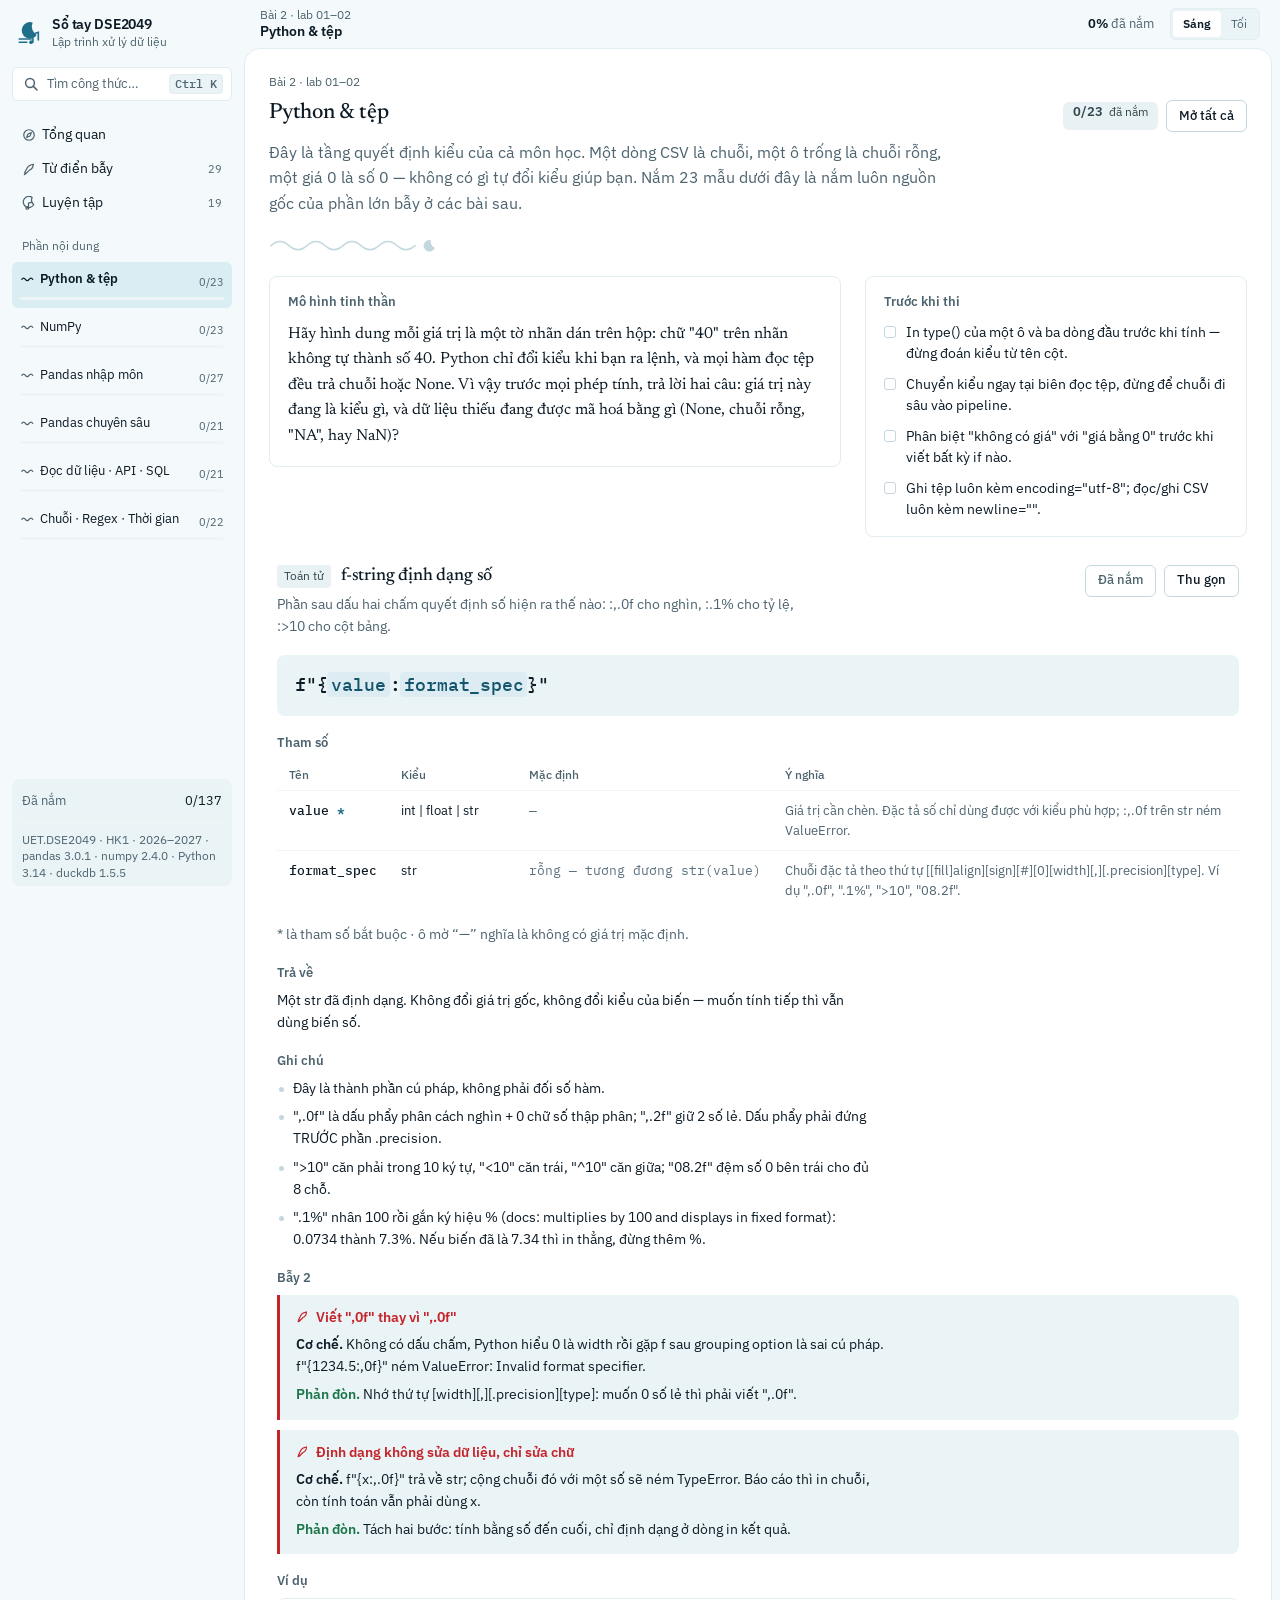
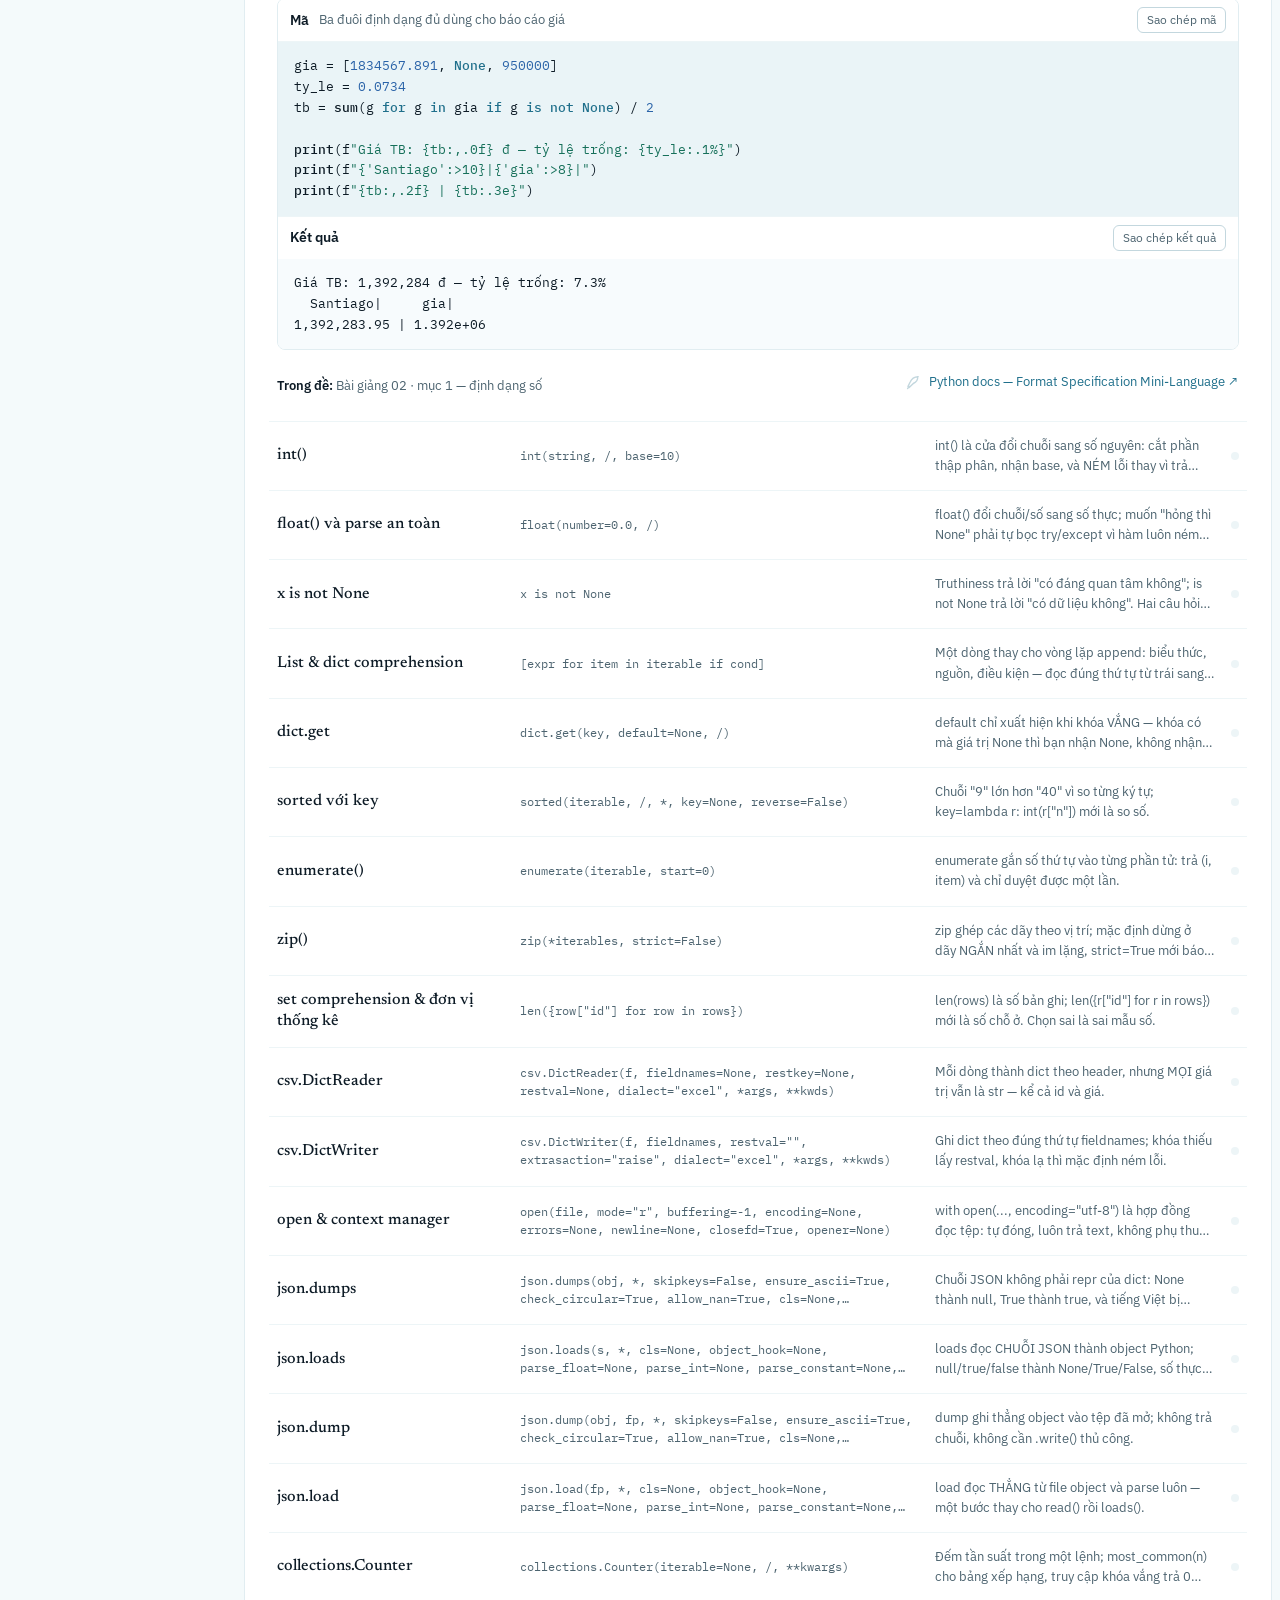
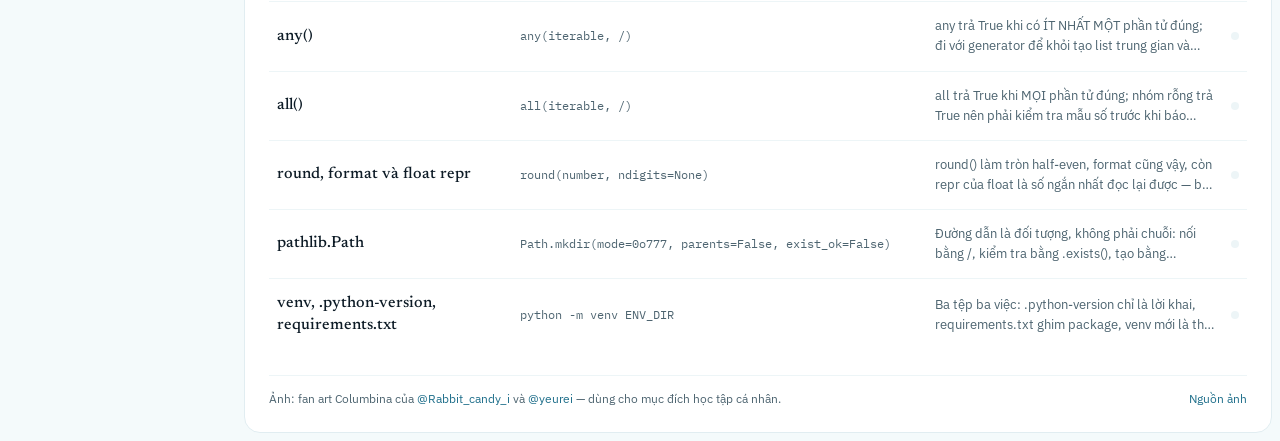
==== commit 73083521: "Them 5 de 101-105 va giai thich; theme Columbina" ====
--- a/index.html
+++ b/index.html
@@ -40,10 +40,10 @@
     <aside class="sidebar" id="sidebar" aria-label="Mục lục sổ tay">
       <div class="brand">
         <svg class="brand-mark" viewBox="0 0 24 24" aria-hidden="true" focusable="false">
-          <path class="mark-spine" d="M5 3v18" />
-          <circle class="mark-ring" cx="5" cy="7.5" r="2.1" />
-          <circle class="mark-ring" cx="5" cy="16.5" r="2.1" />
-          <path class="mark-rule" d="M10 7.5h10M10 12h10M10 16.5h6.5" />
+          <path class="mark-moon" d="M15.4 2.4a7.6 7.6 0 1 0 3.8 11.4A8.8 8.8 0 0 1 15.4 2.4Z" />
+          <path class="mark-rule" d="M3 17.5h11M3 20.5h7" />
+          <path class="mark-rule" d="M15.6 20.5V13l5-1.6v7" />
+          <circle class="mark-dot" cx="13.9" cy="20.5" r="1.7" />
         </svg>
         <span class="brand-text">
           <span class="brand-name">Sổ tay DSE2049</span>
@@ -56,18 +56,39 @@
           <circle cx="7" cy="7" r="4.4" />
           <path d="M10.4 10.4 14 14" />
         </svg>
-        <span class="search-label">Tìm công thức, bẫy…</span>
+          <span class="search-label">Tìm công thức…</span>
         <kbd class="kbd" id="searchKbd">Ctrl K</kbd>
       </button>
 
       <nav class="nav" aria-label="Điều hướng chính">
-        <a class="nav-item" href="#/tong-quan" data-nav="tong-quan">Tổng quan</a>
+        <a class="nav-item" href="#/tong-quan" data-nav="tong-quan">
+          <span class="nav-lead">
+            <svg class="nav-ico" viewBox="0 0 16 16" aria-hidden="true" focusable="false">
+              <circle cx="8" cy="8" r="6" />
+              <path d="M10.7 5.3 9.2 9.2 5.3 10.7 6.8 6.8z" />
+            </svg>
+            <span>Tổng quan</span>
+          </span>
+        </a>
         <a class="nav-item" href="#/bay" data-nav="bay">
-          <span>Từ điển bẫy</span>
+          <span class="nav-lead">
+            <svg class="nav-ico" viewBox="0 0 16 16" aria-hidden="true" focusable="false">
+              <path d="M13.2 2.6c-4 .2-6.7 2.2-8 5.4L3 12.4l1.2 1.2 4.1-4.1c2.9-1.4 4.6-4 4.4-6.6z" />
+              <path d="M4.4 12.6 2.6 14.4" />
+            </svg>
+            <span>Từ điển bẫy</span>
+          </span>
           <span class="nav-count num" id="navTrapCount">0</span>
         </a>
         <a class="nav-item" href="#/luyen-tap" data-nav="luyen-tap">
-          <span>Luyện tập</span>
+          <span class="nav-lead">
+            <svg class="nav-ico" viewBox="0 0 16 16" aria-hidden="true" focusable="false">
+              <path class="is-fill" d="M11.6 1.6A6.4 6.4 0 1 0 13.4 10 7.2 7.2 0 0 1 11.6 1.6z" />
+              <path d="M7.4 13.6V8.2l4-1.2" />
+              <circle cx="6" cy="13.6" r="1.5" />
+            </svg>
+            <span>Luyện tập</span>
+          </span>
           <span class="nav-count num" id="navExamCount">0</span>
         </a>
         <p class="nav-label">Phần nội dung</p>
@@ -115,6 +136,13 @@
 
     <main class="sheet" id="sheet" tabindex="-1">
       <div class="view" id="view"></div>
+      <footer class="app-footer">
+        <p class="foot-credit">
+          Ảnh: fan art Columbina của <a href="https://x.com/Rabbit_candy_i" target="_blank" rel="noopener noreferrer">@Rabbit_candy_i</a>
+          và <a href="https://x.com/yeurei" target="_blank" rel="noopener noreferrer">@yeurei</a> — dùng cho mục đích học tập cá nhân.
+        </p>
+        <a href="#/nguon-anh">Nguồn ảnh</a>
+      </footer>
     </main>
 
     <div class="overlay" id="overlay" hidden>
@@ -161,6 +189,7 @@
     <script src="data/07-bay.js"></script>
     <script src="data/08-luyen-tap.js"></script>
     <script src="data/09-bo-19-cau.js"></script>
+    <script src="data/10-de-moi.js"></script>
     <!-- data:end -->
     <script src="assets/app.js"></script>
   </body>
--- a/assets/styles.css
+++ b/assets/styles.css
@@ -8,24 +8,29 @@
 
 /* --- 1. Token ------------------------------------------------------------ */
 :root {
-  /* khung sáng: một nấc rất nhạt của sắc xanh-teal trong bộ dữ liệu (mặt giấy kỹ thuật) */
-  --ground: #f4f9fa;
+  /* Thuỷ triều — ban ngày: nền giấy ngọc trai, mực xanh sâu, bọt biển làm nấc nhấn */
+  --ground: #f4fafb;
   --surface: #ffffff;
-  --raised: #f4f6f8;
-  --raised-2: #eef1f3;
-  --active: #ebedee;
-  --border: #e8eaec;
-  --rule: #f0f1f2;
-  --control: #cdced1;
-
-  --text: #131416;
-  --muted: #5d5f60;
-  --faint: #6b6b6b;
-
-  --accent: #1b6c80;
-  --accent-deep: #14525f;
-  --accent-soft: #e3eef1;
+  --raised: #eaf4f7;
+  --raised-2: #f7fbfd;
+  --active: #d9edf2;
+  --border: #e1edf1;
+  --rule: #edf5f7;
+  --control: #c3d7de;
+
+  --text: #0d1b26;
+  --muted: #4d6470;
+  --faint: #5d717f;
+
+  --accent: #1f6f8b;
+  --accent-deep: #14556c;
+  --accent-soft: #dcecf2;
   --accent-on: #ffffff;
+
+  /* tím khói — chỉ cho selected / highlight, không bao giờ cho đúng/sai */
+  --accent-2: #8f7bb8;
+  --accent-2-deep: #5f4d86;
+  --accent-2-soft: #ece7f4;
 
   --positive: #1c7549;
   --positive-soft: #dcfae5;
@@ -35,17 +40,25 @@
   --negative-soft: #ffedea;
   --negative-ink: #831c1e;
 
-  --neutral-soft: #ebedee;
-  --neutral-ink: #353736;
-  --hl-3: #e2ecfb;
-
-  --tok-str: #1c6b4b;
-  --tok-num: #2f70bb;
-  --tok-kw: #1b6c80;
-  --tok-com: #6a6d70;
-  --tok-fn: #131416;
-
-  --scrim: rgba(14, 20, 24, 0.5);
+  --warning: #8a5a00;
+  --warning-soft: #f3e3c0;
+  --warning-ink: #6b4400;
+
+  --neutral-soft: #e8f1f4;
+  --neutral-ink: #33474f;
+
+  --hl-1: #d3e9f0;
+  --hl-2: #ece7f4;
+  --hl-3: #a8d3e0;
+
+  --tok-str: #16705a;
+  --tok-num: #2a63a8;
+  --tok-kw: #1f6f8b;
+  --tok-com: #586d79;
+  --tok-fn: #0d1b26;
+
+  /* scrim trung tính (các kênh lệch ≤14) dùng dưới chữ trắng trên ảnh */
+  --scrim: rgba(8, 11, 12, 0.5);
 
   /* chữ: serif tiêu đề · sans giao diện · mono cho mã và chữ ký */
   --serif: "Newsreader", Georgia, "Times New Roman", serif;
@@ -64,29 +77,34 @@
   --radius-card: 8px;
   --radius-control: 6px;
 
-  --sidebar-w: 228px;
+  --sidebar-w: 244px;
   --topbar-h: 48px;
   --pad: 24px;
 }
 
 :root[data-theme="dark"] {
-  --ground: #0f1416;
-  --surface: #171d1f;
-  --raised: #1d2427;
-  --raised-2: #242c2f;
-  --active: #262e31;
-  --border: #272f32;
-  --rule: #20272a;
-  --control: #3d4649;
-
-  --text: #f1f2f3;
-  --muted: #b3b7ba;
-  --faint: #9a9ea1;
-
-  --accent: #5cb8cc;
-  --accent-deep: #8ad0e0;
-  --accent-soft: #16323a;
-  --accent-on: #0b1c21;
+  /* Thuỷ triều — đêm: nền xanh dương sâu như biển, trăng là chữ và accent */
+  --ground: #070d12;
+  --surface: #0b1117;
+  --raised: #121a21;
+  --raised-2: #161f27;
+  --active: #1d2c37;
+  --border: #1c2a33;
+  --rule: #172229;
+  --control: #3a5265;
+
+  --text: #eef6f9;
+  --muted: #a3b6c1;
+  --faint: #93a8b4;
+
+  --accent: #56b3c9;
+  --accent-deep: #8ad4e6;
+  --accent-soft: #12313d;
+  --accent-on: #05161d;
+
+  --accent-2: #a693cf;
+  --accent-2-deep: #c9bde8;
+  --accent-2-soft: #2a2440;
 
   --positive: #4cc38a;
   --positive-soft: #16281f;
@@ -96,15 +114,22 @@
   --negative-soft: #2c1a20;
   --negative-ink: #f0879a;
 
-  --neutral-soft: #262b2f;
-  --neutral-ink: #d2d6d8;
-  --hl-3: #1a2740;
+  --warning: #e0a44a;
+  --warning-soft: #33270f;
+  --warning-ink: #f2c87c;
+
+  --neutral-soft: #1a2a34;
+  --neutral-ink: #cfdde4;
+
+  --hl-1: #12313d;
+  --hl-2: #2a2440;
+  --hl-3: #1d4a5c;
 
   --tok-str: #7cc9a6;
   --tok-num: #8fb9e8;
   --tok-kw: #6cc0d4;
-  --tok-com: #93999d;
-  --tok-fn: #f1f2f3;
+  --tok-com: #93a4ad;
+  --tok-fn: #eef6f9;
 
   --scrim: rgba(0, 0, 0, 0.62);
 }
@@ -220,7 +245,7 @@
   display: flex;
   flex-direction: column;
   gap: 18px;
-  padding: 16px 14px 14px;
+  padding: 16px 12px 14px;
   overflow-y: auto;
   background: var(--ground);
 }
@@ -237,19 +262,18 @@
   height: 26px;
   flex: none;
   fill: none;
-}
-
-.mark-spine,
+  color: var(--accent);
+}
+
 .mark-rule {
-  stroke: var(--accent);
-  stroke-width: 1.8;
+  stroke: currentColor;
+  stroke-width: 1.5;
   stroke-linecap: round;
 }
 
-.mark-ring {
-  fill: var(--ground);
-  stroke: var(--accent);
-  stroke-width: 1.8;
+.mark-moon,
+.mark-dot {
+  fill: currentColor;
 }
 
 .brand-text {
@@ -339,13 +363,28 @@
   text-decoration: none;
 }
 
+.nav-lead {
+  display: flex;
+  align-items: center;
+  gap: 6px;
+  min-width: 0;
+}
+
+.nav-item .nav-ico {
+  color: var(--muted);
+}
+
+.nav-item.is-active .nav-ico {
+  color: var(--text);
+}
+
 .nav-item.is-active {
   background: var(--active);
   font-weight: 500;
 }
 
 .nav-count {
-  font-size: var(--fs-meta);
+  font-size: 11px;
   color: var(--muted);
 }
 
@@ -364,7 +403,7 @@
 
 .nav-sec {
   display: block;
-  padding: 7px 10px 8px;
+  padding: 7px 8px 8px;
   border-radius: var(--radius-control);
 }
 
@@ -381,7 +420,22 @@
   display: flex;
   align-items: baseline;
   justify-content: space-between;
-  gap: 8px;
+  gap: 6px;
+}
+
+.nav-sec-lead {
+  display: flex;
+  align-items: center;
+  gap: 6px;
+  min-width: 0;
+}
+
+.nav-sec-lead .nav-ico {
+  color: var(--muted);
+}
+
+.nav-sec.is-active .nav-sec-lead .nav-ico {
+  color: var(--text);
 }
 
 .nav-sec-name {
@@ -397,7 +451,7 @@
 }
 
 .nav-sec-num {
-  font-size: var(--fs-meta);
+  font-size: 11px;
   color: var(--muted);
   flex: none;
 }
@@ -1217,6 +1271,12 @@
   font-weight: 500;
 }
 
+.foot-right {
+  display: flex;
+  align-items: center;
+  gap: 8px;
+}
+
 .card-foot {
   display: flex;
   align-items: baseline;
@@ -1243,31 +1303,7 @@
 }
 
 /* --- 10. Tổng quan ------------------------------------------------------- */
-.ov-head {
-  display: flex;
-  flex-direction: column;
-  gap: 10px;
-  padding-bottom: 4px;
-}
-
-.ov-tag {
-  max-width: 62ch;
-  font-size: var(--fs-lead);
-  color: var(--text);
-  line-height: 1.6;
-}
-
-.ov-exam {
-  font-size: var(--fs-small);
-  color: var(--muted);
-}
-
-.ov-actions {
-  display: flex;
-  gap: 10px;
-  flex-wrap: wrap;
-  margin-top: 4px;
-}
+
 
 .stats {
   display: grid;
@@ -1927,19 +1963,13 @@
   .duo,
   .mindset-grid,
   .sec-cards,
-  .road,
-  .stats {
+  .road {
     grid-template-columns: 1fr;
   }
 
+  /* 3 ô số liệu vẫn xếp 3 cột như desktop, chỉ bớt lề trong cho vừa 360px */
   .stat {
-    border-left: 0;
-    border-top: 1px solid var(--rule);
-    padding: 12px 16px;
-  }
-
-  .stat:first-child {
-    border-top: 0;
+    padding: 12px 8px;
   }
 
   .stat-num {
@@ -2383,6 +2413,17 @@
 .q-result.is-mute {
   color: var(--muted);
   font-weight: 400;
+}
+
+.q-explain {
+  margin-top: 8px;
+  padding: 9px 12px;
+  border-left: 2px solid var(--accent);
+  border-radius: 0 var(--radius-control) var(--radius-control) 0;
+  background: var(--raised);
+  color: var(--muted);
+  font-size: var(--fs-small);
+  line-height: 1.55;
 }
 
 .q-note,
@@ -2602,6 +2643,10 @@
 }
 
 .timer-display.is-urgent {
+  color: var(--warning);
+}
+
+.timer-display.is-done {
   color: var(--negative);
 }
 
@@ -2775,6 +2820,10 @@
   }
 
   .pb-timer.is-urgent {
+    color: var(--warning);
+  }
+
+  .pb-timer.is-done {
     color: var(--negative);
   }
 
@@ -2864,6 +2913,345 @@
 .view,
 .view * {
   font-variant-numeric: tabular-nums;
+}
+
+/* --- 14f. Thuỷ triều: dải ảnh, banner, nét trang trí -------------------- */
+/* Scrim trung tính (các kênh lệch ≤14) dưới chữ trắng trên ảnh: legibility
+   scrim, không phải trang trí — taste-skill-ignore */
+.theme-hero,
+.practice-banner {
+  position: relative;
+  overflow: hidden;
+  border-radius: var(--radius-card);
+  background: var(--raised);
+  isolation: isolate;
+}
+
+.theme-hero .hero-media,
+.practice-banner .banner-media {
+  position: absolute;
+  inset: 0;
+  z-index: 0;
+}
+
+.theme-hero img,
+.practice-banner img {
+  display: block;
+  width: 100%;
+  height: 100%;
+  object-fit: cover;
+}
+
+.theme-hero img {
+  object-position: 50% 18%;
+  filter: brightness(1.02) saturate(1.03);
+}
+
+.practice-banner img {
+  object-position: 50% 45%;
+  filter: brightness(1.04) contrast(1.02) saturate(1.02);
+}
+
+.theme-hero::after,
+.practice-banner::after {
+  content: "";
+  position: absolute;
+  inset: 0;
+  z-index: 0;
+  background: linear-gradient(96deg, rgba(8, 11, 12, 0.92) 0%, rgba(8, 11, 12, 0.74) 52%, rgba(8, 11, 12, 0.3) 76%, rgba(8, 11, 12, 0.1) 100%); /* taste-skill-ignore */
+}
+
+.practice-banner::after {
+  background: linear-gradient(96deg, rgba(8, 11, 12, 0.9) 0%, rgba(8, 11, 12, 0.72) 44%, rgba(8, 11, 12, 0.3) 70%, rgba(8, 11, 12, 0.1) 100%); /* taste-skill-ignore */
+}
+
+.practice-banner {
+  display: flex;
+  align-items: center;
+  justify-content: space-between;
+  gap: 18px;
+  padding-right: 18px;
+  background: linear-gradient(115deg, #091820 0%, #103243 56%, #1b4a5e 100%);
+  color: #ffffff;
+}
+
+.practice-banner::after {
+  display: none;
+}
+
+.practice-banner img.pb-portrait {
+  width: 104px;
+  height: 104px;
+  flex: none;
+  object-fit: cover;
+  object-position: 50% 50%;
+  border-radius: 12px;
+  border: 1px solid rgba(255, 255, 255, 0.22);
+  box-shadow: 0 8px 24px rgba(2, 10, 16, 0.35);
+  filter: brightness(1.12) contrast(1.04);
+}
+
+@media (max-width: 640px) {
+  .practice-banner img.pb-portrait {
+    width: 80px;
+    height: 80px;
+  }
+}
+
+.hero-copy,
+.pb-copy {
+  position: relative;
+  z-index: 1;
+  display: flex;
+  flex-direction: column;
+  gap: 8px;
+  padding: 22px 24px 24px;
+  color: #ffffff;
+}
+
+.hero-copy h1,
+.pb-copy h1 {
+  color: #ffffff;
+}
+
+.pb-copy h1 {
+  font-size: var(--fs-h1);
+}
+
+.hero-meta,
+.hero-line,
+.hero-exam,
+.pb-line {
+  color: #ffffff;
+}
+
+.hero-line {
+  max-width: 54ch;
+  font-size: var(--fs-lead);
+  line-height: 1.5;
+}
+
+.hero-exam,
+.hero-meta,
+.pb-line {
+  font-size: var(--fs-small);
+  line-height: 1.45;
+  max-width: 62ch;
+}
+
+.hero-actions {
+  display: flex;
+  flex-wrap: wrap;
+  gap: 10px;
+  margin-top: 6px;
+}
+
+/* hai nút trên nền ảnh: nút đặc luôn là nền trắng chữ mực, nút viền là viền trắng */
+.theme-hero .solid-btn {
+  background: #ffffff;
+  border-color: #ffffff;
+  color: #0d1b26;
+}
+
+.theme-hero .solid-btn:hover {
+  background: #eaf4f7;
+  border-color: #eaf4f7;
+}
+
+.theme-hero .ghost-btn {
+  background: transparent;
+  border-color: rgba(255, 255, 255, 0.72);
+  color: #ffffff;
+}
+
+.theme-hero .ghost-btn:hover {
+  background: rgba(255, 255, 255, 0.14);
+  border-color: #ffffff;
+}
+
+@media (min-width: 600px) {
+  .hero-copy h1 {
+    font-size: var(--fs-kpi);
+  }
+
+  .hero-copy {
+    padding: 26px 28px 28px;
+  }
+}
+
+/* danh sách Luyện tập: banner mỏng, không lặp lại trên trang làm đề */
+.practice-banner {
+  min-height: 132px;
+  display: flex;
+  align-items: flex-end;
+}
+
+.list-head {
+  display: flex;
+  flex-wrap: wrap;
+  align-items: flex-start;
+  justify-content: space-between;
+  gap: 12px 20px;
+}
+
+/* footer credit ảnh */
+.sheet {
+  display: flex;
+  flex-direction: column;
+}
+
+.view {
+  flex: 1 1 auto;
+}
+
+.app-footer {
+  display: flex;
+  flex-wrap: wrap;
+  align-items: baseline;
+  justify-content: space-between;
+  gap: 6px 16px;
+  margin-top: 24px;
+  padding-top: 14px;
+  border-top: 1px solid var(--rule);
+  font-size: var(--fs-meta);
+  color: var(--muted);
+}
+
+.app-footer .foot-credit {
+  max-width: 92ch;
+  line-height: 1.5;
+}
+
+.app-footer a {
+  color: var(--accent);
+  white-space: nowrap;
+}
+
+/* trang nguồn ảnh */
+.credit-list {
+  display: grid;
+  grid-template-columns: repeat(auto-fit, minmax(300px, 1fr));
+  gap: 20px;
+}
+
+.credit {
+  display: flex;
+  flex-direction: column;
+  gap: 12px;
+  padding: 14px;
+  background: var(--surface);
+  border: 1px solid var(--border);
+  border-radius: var(--radius-card);
+}
+
+.credit img {
+  display: block;
+  width: 100%;
+  height: auto;
+  border-radius: var(--radius-control);
+}
+
+.credit h2 {
+  font: 500 var(--fs-lead) / 1.4 var(--serif);
+  margin-bottom: 4px;
+}
+
+.credit p {
+  font-size: var(--fs-small);
+  color: var(--muted);
+  line-height: 1.5;
+}
+
+.credit-links {
+  display: flex;
+  flex-wrap: wrap;
+  gap: 12px;
+  font-size: var(--fs-small);
+}
+
+/* nét trang trí: sóng · trăng lưỡi liềm · lông vũ (đều do app tự vẽ) */
+.orn-divider {
+  display: block;
+  width: 180px;
+  height: 14px;
+  margin-top: 14px;
+  color: var(--control);
+}
+
+.orn-divider .orn-moon {
+  fill: currentColor;
+}
+
+.brand-mark .mark-moon {
+  fill: currentColor;
+}
+
+.nav-ico {
+  width: 14px;
+  height: 14px;
+  flex: none;
+  fill: none;
+  stroke: currentColor;
+  stroke-width: 1.4;
+  stroke-linecap: round;
+  stroke-linejoin: round;
+}
+
+.nav-ico.is-fill {
+  fill: currentColor;
+  stroke: none;
+}
+
+.card-foot .orn-feather {
+  width: 16px;
+  height: 16px;
+  flex: none;
+  fill: none;
+  stroke: var(--control);
+  stroke-width: 1.4;
+  stroke-linecap: round;
+  stroke-linejoin: round;
+}
+
+/* bullet cho khối "Bẫy": lông vũ nhỏ thay cho dấu chấm */
+.pitfall-title {
+  position: relative;
+  padding-left: 20px;
+}
+
+.pitfall-title::before {
+  content: "";
+  position: absolute;
+  left: 0;
+  top: 3px;
+  width: 13px;
+  height: 13px;
+  background-color: currentColor;
+  -webkit-mask: url("data:image/svg+xml,%3Csvg xmlns='http://www.w3.org/2000/svg' viewBox='0 0 16 16'%3E%3Cpath d='M13.2 2.6c-4 .2-6.7 2.2-8 5.4L3 12.4l1.2 1.2 4.1-4.1c2.9-1.4 4.6-4 4.4-6.6z M4.4 12.6 2.6 14.4' fill='none' stroke='%23000' stroke-width='1.5' stroke-linecap='round'/%3E%3C/svg%3E") no-repeat center / contain;
+  mask: url("data:image/svg+xml,%3Csvg xmlns='http://www.w3.org/2000/svg' viewBox='0 0 16 16'%3E%3Cpath d='M13.2 2.6c-4 .2-6.7 2.2-8 5.4L3 12.4l1.2 1.2 4.1-4.1c2.9-1.4 4.6-4 4.4-6.6z M4.4 12.6 2.6 14.4' fill='none' stroke='%23000' stroke-width='1.5' stroke-linecap='round'/%3E%3C/svg%3E") no-repeat center / contain;
+}
+
+/* watermark trăng + khuông nhạc: chỉ in ra, ẩn khi xem trên màn hình */
+.exam-sheet {
+  position: relative;
+}
+
+.exam-sheet::before {
+  content: "";
+  display: none;
+  position: absolute;
+  right: 0;
+  bottom: 6px;
+  z-index: 0;
+  width: 140px;
+  height: 140px;
+  opacity: 0.05;
+  pointer-events: none;
+  background: url("data:image/svg+xml,%3Csvg xmlns='http://www.w3.org/2000/svg' viewBox='0 0 120 120'%3E%3Cg fill='none' stroke='%23000' stroke-width='2.4' stroke-linecap='round'%3E%3Cpath d='M74 14a30 30 0 1 0 13 41 26 26 0 0 1-13-41z'/%3E%3Cpath d='M16 78h64M16 88h48M16 98h56'/%3E%3Cpath d='M58 98V70l16-5v24'/%3E%3Ccircle cx='53' cy='99' r='5'/%3E%3Cpath d='M16 62c6-6 12-6 18 0s12 6 18 0 12-6 18 0'/%3E%3C/g%3E%3C/svg%3E") no-repeat center / contain;
+}
+
+.exam-sheet > * {
+  position: relative;
 }
 
 /* --- 15. In ấn ----------------------------------------------------------- */
@@ -2891,7 +3279,6 @@
   .skip-link,
   .sec-tools,
   .card-tools,
-  .ov-actions,
   .filter-row,
   .tabs,
   .copy-btn,
@@ -2915,6 +3302,47 @@
     display: block;
   }
 
+  .exam-sheet::before {
+    display: block;
+  }
+
+  /* in bản giấy: bỏ ảnh và scrim, giữ chữ đen trên nền trắng */
+  .theme-hero .hero-media,
+  .practice-banner .banner-media,
+  .theme-hero::after,
+  .practice-banner::after {
+    display: none;
+  }
+
+  .theme-hero,
+  .practice-banner {
+    background: transparent;
+    border-radius: 0;
+    min-height: 0;
+  }
+
+  .hero-copy,
+  .pb-copy {
+    padding: 0 0 8px;
+    color: #000000;
+  }
+
+  .hero-copy h1,
+  .pb-copy h1,
+  .hero-meta,
+  .hero-line,
+  .hero-exam,
+  .pb-line {
+    color: #000000;
+  }
+
+  .theme-hero .solid-btn,
+  .theme-hero .ghost-btn {
+    background: #ffffff;
+    border-color: #000000;
+    color: #000000;
+  }
+
   .q-item {
     break-inside: avoid;
   }
